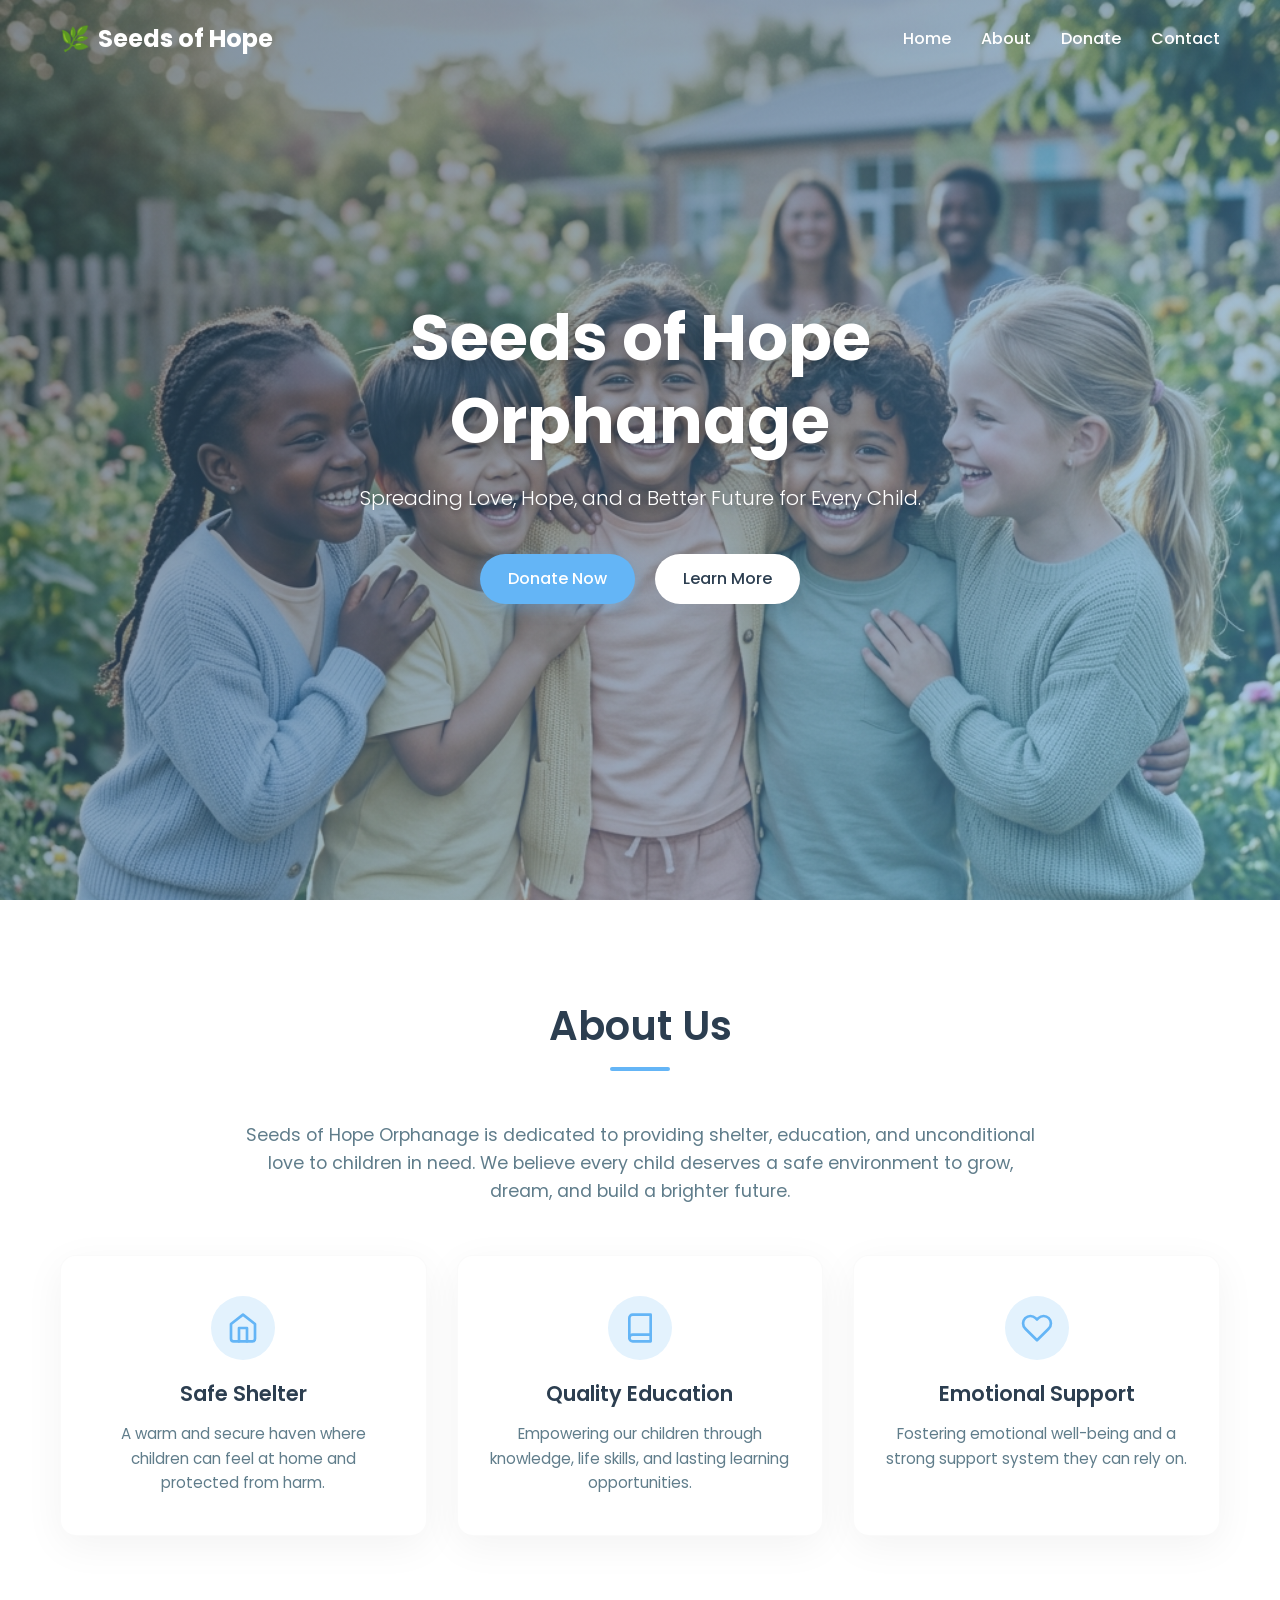
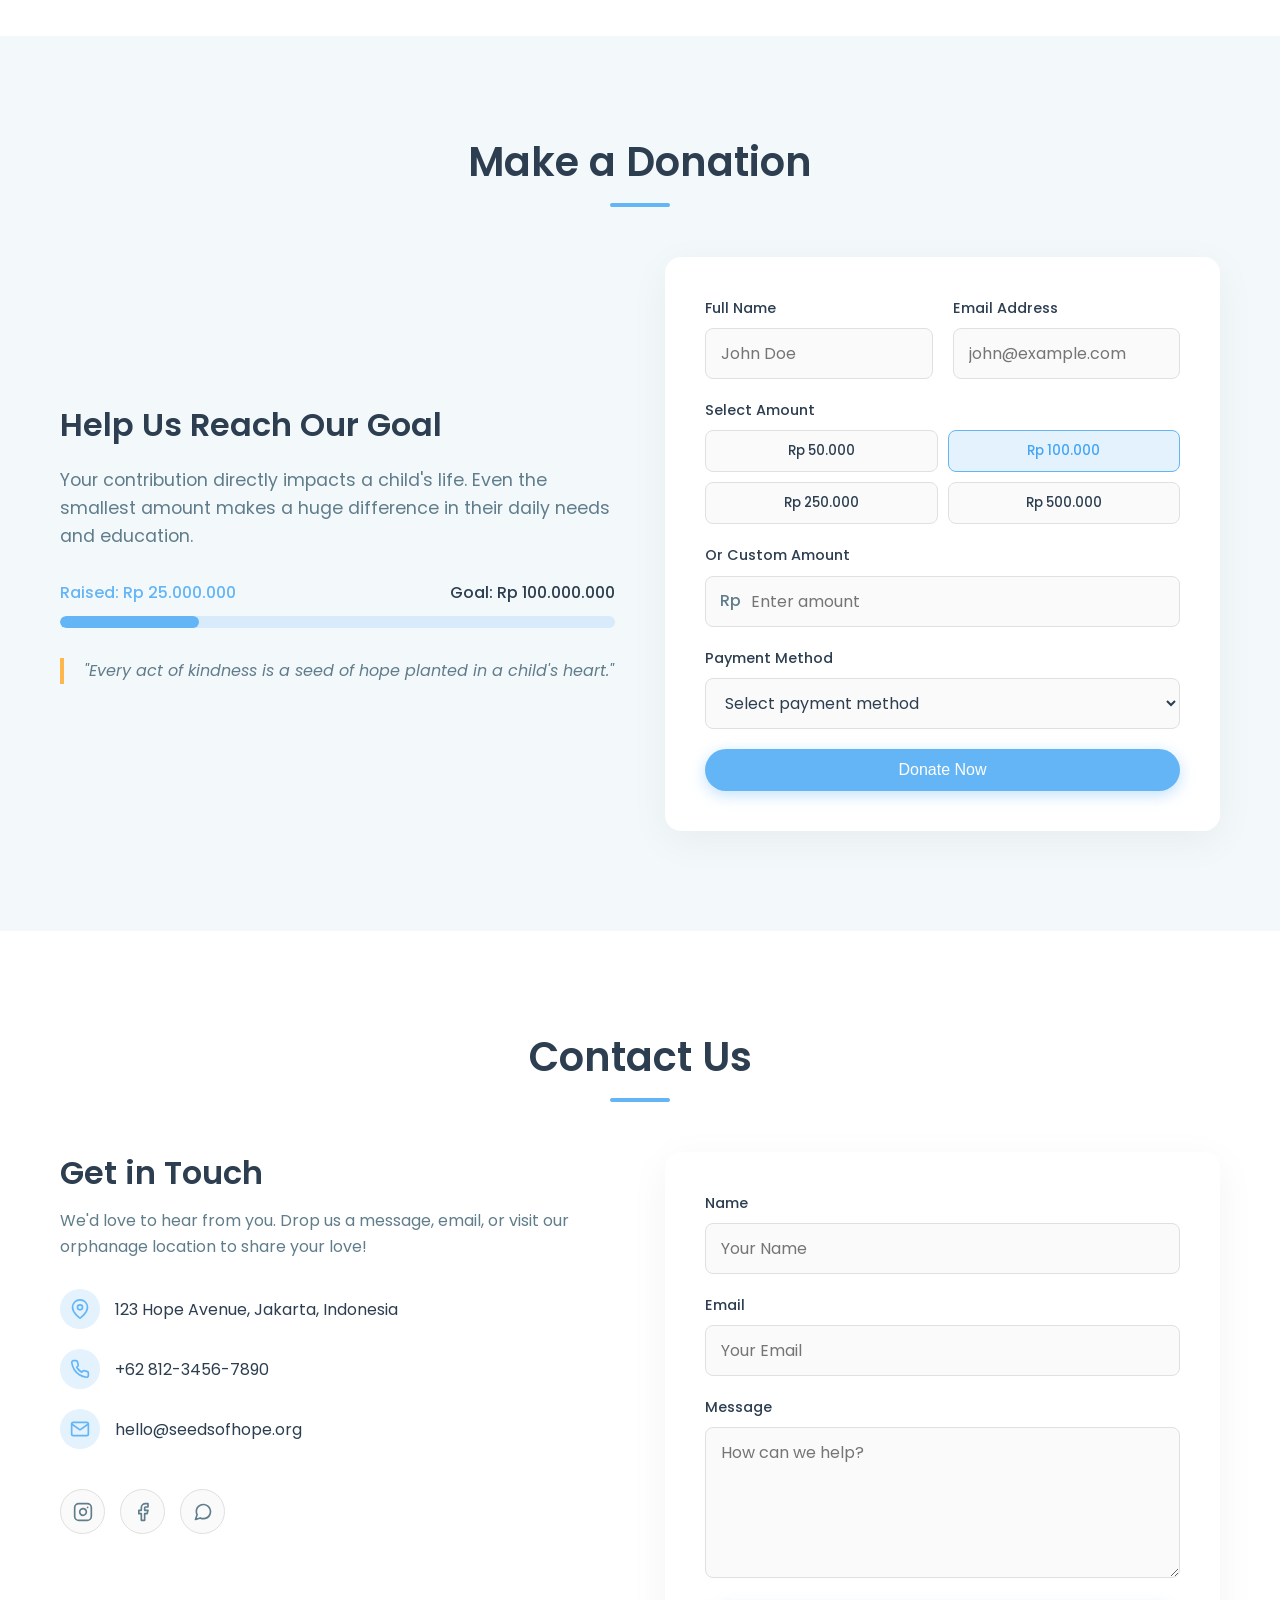
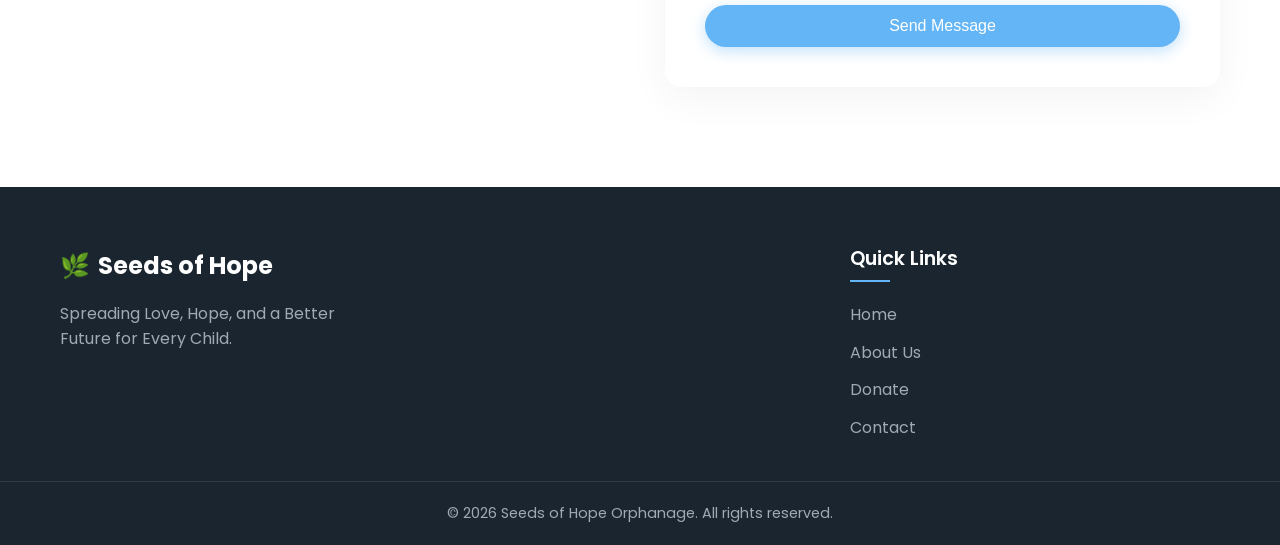
==== assets/index.html @ d42cdb01 "design: simplifier the design" ====
<!DOCTYPE html>
<html lang="en">

<head>
   <meta charset="UTF-8">
   <meta name="viewport" content="width=device-width, initial-scale=1.0">
   <title>Seeds of Hope Orphanage</title>
   <!-- Google Fonts: Poppins -->
   <link rel="preconnect" href="https://fonts.googleapis.com">
   <link rel="preconnect" href="https://fonts.gstatic.com" crossorigin>
   <link href="https://fonts.googleapis.com/css2?family=Poppins:wght@300;400;500;600;700&display=swap" rel="stylesheet">
   <link rel="stylesheet" href="styles.css">
</head>

<body>
   <!-- Navbar -->
   <nav class="navbar" id="navbar">
      <div class="nav-container">
         <a href="#" class="logo">
            <span class="logo-icon">🌿</span>
            Seeds of Hope
         </a>
         <ul class="nav-links">
            <li><a href="#home">Home</a></li>
            <li><a href="#about">About</a></li>
            <li><a href="#donate">Donate</a></li>
            <li><a href="#contact">Contact</a></li>
         </ul>
         <div class="hamburger">
            <span></span>
            <span></span>
            <span></span>
         </div>
      </div>
   </nav>

   <!-- Hero Section -->
   <section class="hero" id="home">
      <div class="hero-overlay"></div>
      <div class="hero-content fade-in">
         <h1>Seeds of Hope Orphanage</h1>
         <p>Spreading Love, Hope, and a Better Future for Every Child.</p>
         <div class="hero-buttons">
            <a href="#donate" class="btn btn-primary">Donate Now</a>
            <a href="#about" class="btn btn-secondary">Learn More</a>
         </div>
      </div>
   </section>

   <!-- About Section -->
   <section class="about section-padding" id="about">
      <div class="container fade-in">
         <div class="section-title">
            <h2>About Us</h2>
            <div class="underline"></div>
         </div>
         <p class="mission-text">
            Seeds of Hope Orphanage is dedicated to providing shelter, education, and unconditional love to children
            in need. We believe every child deserves a safe environment to grow, dream, and build a brighter future.
         </p>
         <div class="highlight-cards">
            <div class="card">
               <div class="icon-wrapper">
                  <svg width="32" height="32" viewBox="0 0 24 24" fill="none" stroke="currentColor" stroke-width="2"
                     stroke-linecap="round" stroke-linejoin="round">
                     <path d="M3 9l9-7 9 7v11a2 2 0 0 1-2 2H5a2 2 0 0 1-2-2z"></path>
                     <polyline points="9 22 9 12 15 12 15 22"></polyline>
                  </svg>
               </div>
               <h3>Safe Shelter</h3>
               <p>A warm and secure haven where children can feel at home and protected from harm.</p>
            </div>
            <div class="card">
               <div class="icon-wrapper">
                  <svg width="32" height="32" viewBox="0 0 24 24" fill="none" stroke="currentColor" stroke-width="2"
                     stroke-linecap="round" stroke-linejoin="round">
                     <path d="M4 19.5A2.5 2.5 0 0 1 6.5 17H20"></path>
                     <path d="M6.5 2H20v20H6.5A2.5 2.5 0 0 1 4 19.5v-15A2.5 2.5 0 0 1 6.5 2z"></path>
                  </svg>
               </div>
               <h3>Quality Education</h3>
               <p>Empowering our children through knowledge, life skills, and lasting learning opportunities.</p>
            </div>
            <div class="card">
               <div class="icon-wrapper">
                  <svg width="32" height="32" viewBox="0 0 24 24" fill="none" stroke="currentColor" stroke-width="2"
                     stroke-linecap="round" stroke-linejoin="round">
                     <path
                        d="M20.84 4.61a5.5 5.5 0 0 0-7.78 0L12 5.67l-1.06-1.06a5.5 5.5 0 0 0-7.78 7.78l1.06 1.06L12 21.23l7.78-7.78 1.06-1.06a5.5 5.5 0 0 0 0-7.78z">
                     </path>
                  </svg>
               </div>
               <h3>Emotional Support</h3>
               <p>Fostering emotional well-being and a strong support system they can rely on.</p>
            </div>
         </div>
      </div>
   </section>

   <!-- Donation Section -->
   <section class="donate section-padding" id="donate">
      <div class="container fade-in">
         <div class="section-title">
            <h2>Make a Donation</h2>
            <div class="underline"></div>
         </div>

         <div class="donation-container">
            <div class="donation-info">
               <h3>Help Us Reach Our Goal</h3>
               <p>Your contribution directly impacts a child's life. Even the smallest amount makes a huge
                  difference in their daily needs and education.</p>

               <div class="progress-wrapper">
                  <div class="progress-stats">
                     <span class="raised">Raised: Rp 25.000.000</span>
                     <span class="goal">Goal: Rp 100.000.000</span>
                  </div>
                  <div class="progress-bar-bg">
                     <div class="progress-bar-fill" style="width: 25%"></div>
                  </div>
               </div>
               <div class="motivational-message">
                  "Every act of kindness is a seed of hope planted in a child's heart."
               </div>
            </div>

            <div class="donation-form-card">
               <form id="donation-form">
                  <div class="form-row">
                     <div class="form-group half">
                        <label for="name">Full Name</label>
                        <input type="text" id="name" required placeholder="John Doe">
                     </div>
                     <div class="form-group half">
                        <label for="email">Email Address</label>
                        <input type="email" id="email" required placeholder="john@example.com">
                     </div>
                  </div>

                  <div class="form-group">
                     <label>Select Amount</label>
                     <div class="amount-buttons">
                        <button type="button" class="amount-btn" data-amount="50000">Rp 50.000</button>
                        <button type="button" class="amount-btn active" data-amount="100000">Rp 100.000</button>
                        <button type="button" class="amount-btn" data-amount="250000">Rp 250.000</button>
                        <button type="button" class="amount-btn" data-amount="500000">Rp 500.000</button>
                     </div>
                  </div>

                  <div class="form-group">
                     <label for="custom-amount">Or Custom Amount</label>
                     <div class="input-with-icon">
                        <span>Rp</span>
                        <input type="number" id="custom-amount" placeholder="Enter amount">
                     </div>
                  </div>

                  <div class="form-group">
                     <label for="payment-method">Payment Method</label>
                     <select id="payment-method" required>
                        <option value="" disabled selected>Select payment method</option>
                        <option value="bank">Bank Transfer (BCA, Mandiri, BNI)</option>
                        <option value="ewallet">E-Wallet (OVO, GoPay, Dana)</option>
                     </select>
                  </div>

                  <button type="submit" class="btn btn-primary submit-btn btn-block">Donate Now</button>
               </form>
            </div>
         </div>
      </div>
   </section>

   <!-- Contact Section -->
   <section class="contact section-padding" id="contact">
      <div class="container fade-in">
         <div class="section-title">
            <h2>Contact Us</h2>
            <div class="underline"></div>
         </div>

         <div class="contact-wrapper">
            <div class="contact-info">
               <h3>Get in Touch</h3>
               <p>We'd love to hear from you. Drop us a message, email, or visit our orphanage location to share
                  your love!</p>

               <ul class="contact-details">
                  <li>
                     <div class="contact-icon">
                        <svg width="20" height="20" viewBox="0 0 24 24" fill="none" stroke="currentColor"
                           stroke-width="2" stroke-linecap="round" stroke-linejoin="round">
                           <path d="M21 10c0 7-9 13-9 13s-9-6-9-13a9 9 0 0 1 18 0z"></path>
                           <circle cx="12" cy="10" r="3"></circle>
                        </svg>
                     </div>
                     <span>123 Hope Avenue, Jakarta, Indonesia</span>
                  </li>
                  <li>
                     <div class="contact-icon">
                        <svg width="20" height="20" viewBox="0 0 24 24" fill="none" stroke="currentColor"
                           stroke-width="2" stroke-linecap="round" stroke-linejoin="round">
                           <path
                              d="M22 16.92v3a2 2 0 0 1-2.18 2 19.79 19.79 0 0 1-8.63-3.07 19.5 19.5 0 0 1-6-6 19.79 19.79 0 0 1-3.07-8.67A2 2 0 0 1 4.11 2h3a2 2 0 0 1 2 1.72 12.84 12.84 0 0 0 .7 2.81 2 2 0 0 1-.45 2.11L8.09 9.91a16 16 0 0 0 6 6l1.27-1.27a2 2 0 0 1 2.11-.45 12.84 12.84 0 0 0 2.81.7A2 2 0 0 1 22 16.92z">
                           </path>
                        </svg>
                     </div>
                     <span>+62 812-3456-7890</span>
                  </li>
                  <li>
                     <div class="contact-icon">
                        <svg width="20" height="20" viewBox="0 0 24 24" fill="none" stroke="currentColor"
                           stroke-width="2" stroke-linecap="round" stroke-linejoin="round">
                           <path d="M4 4h16c1.1 0 2 .9 2 2v12c0 1.1-.9 2-2 2H4c-1.1 0-2-.9-2-2V6c0-1.1.9-2 2-2z">
                           </path>
                           <polyline points="22,6 12,13 2,6"></polyline>
                        </svg>
                     </div>
                     <span>hello@seedsofhope.org</span>
                  </li>
               </ul>

               <div class="social-icons">
                  <a href="https://www.instagram.com/seedsofhopebenihharapan/" target="_blank" rel="noopener noreferrer"
                     aria-label="Instagram">
                     <svg width="20" height="20" viewBox="0 0 24 24" fill="none" stroke="currentColor" stroke-width="2"
                        stroke-linecap="round" stroke-linejoin="round">
                        <rect x="2" y="2" width="20" height="20" rx="5" ry="5"></rect>
                        <path d="M16 11.37A4 4 0 1 1 12.63 8 4 4 0 0 1 16 11.37z"></path>
                        <line x1="17.5" y1="6.5" x2="17.51" y2="6.5"></line>
                     </svg>
                  </a>
                  <a href="https://www.facebook.com/seedsofhope_demo" target="_blank" rel="noopener noreferrer"
                     aria-label="Facebook">
                     <svg width="20" height="20" viewBox="0 0 24 24" fill="none" stroke="currentColor" stroke-width="2"
                        stroke-linecap="round" stroke-linejoin="round">
                        <path d="M18 2h-3a5 5 0 0 0-5 5v3H7v4h3v8h4v-8h3l1-4h-4V7a1 1 0 0 1 1-1h3z"></path>
                     </svg>
                  </a>
                  <a href="https://wa.me/6281234567890" target="_blank" rel="noopener noreferrer" aria-label="WhatsApp">
                     <svg width="20" height="20" viewBox="0 0 24 24" fill="none" stroke="currentColor" stroke-width="2"
                        stroke-linecap="round" stroke-linejoin="round">
                        <path
                           d="M21 11.5a8.38 8.38 0 0 1-.9 3.8 8.5 8.5 0 0 1-7.6 4.7 8.38 8.38 0 0 1-3.8-.9L3 21l1.9-5.7a8.38 8.38 0 0 1-.9-3.8 8.5 8.5 0 0 1 4.7-7.6 8.38 8.38 0 0 1 3.8-.9h.5a8.48 8.48 0 0 1 8 8v.5z">
                        </path>
                     </svg>
                  </a>
               </div>
            </div>

            <div class="contact-form-card">
               <form id="contact-form">
                  <div class="form-group">
                     <label for="contact-name">Name</label>
                     <input type="text" id="contact-name" required placeholder="Your Name">
                  </div>
                  <div class="form-group">
                     <label for="contact-email">Email</label>
                     <input type="email" id="contact-email" required placeholder="Your Email">
                  </div>
                  <div class="form-group">
                     <label for="contact-message">Message</label>
                     <textarea id="contact-message" rows="5" required placeholder="How can we help?"></textarea>
                  </div>
                  <button type="submit" class="btn btn-primary submit-btn btn-block">Send Message</button>
               </form>
            </div>
         </div>
      </div>
   </section>

   <!-- Footer -->
   <footer class="footer">
      <div class="container footer-content">
         <div class="footer-brand">
            <a href="#" class="logo footer-logo">
               <span class="logo-icon">🌿</span>
               Seeds of Hope
            </a>
            <p>Spreading Love, Hope, and a Better Future for Every Child.</p>
         </div>
         <div class="footer-links">
            <h4>Quick Links</h4>
            <ul>
               <li><a href="#home">Home</a></li>
               <li><a href="#about">About Us</a></li>
               <li><a href="#donate">Donate</a></li>
               <li><a href="#contact">Contact</a></li>
            </ul>
         </div>
      </div>
      <div class="footer-bottom">
         <p>&copy; 2026 Seeds of Hope Orphanage. All rights reserved.</p>
      </div>
   </footer>

   <script src="script.js"></script>
</body>

</html>
---- assets/styles.css ----
/* =========================================
   VARIABLES & RESETS 
   ========================================= */
:root {
   --primary-color: #64B5F6;
   /* Soft Blue */
   --primary-dark: #42A5F5;
   --primary-light: #E3F2FD;
   --secondary-color: #FFB74D;
   /* Warm orange/pastel */
   --secondary-dark: #FFA726;
   --text-main: #2C3E50;
   --text-muted: #607D8B;
   --bg-main: #FAFAFA;
   --bg-alt: #F3F8FB;
   --white: #FFFFFF;

   --font-main: 'Poppins', sans-serif;
   --border-radius: 16px;
   --card-shadow: 0 10px 40px rgba(0, 0, 0, 0.05);
   --hover-shadow: 0 15px 50px rgba(100, 181, 246, 0.15);
   --transition: all 0.3s cubic-bezier(0.25, 0.8, 0.25, 1);
}

* {
   margin: 0;
   padding: 0;
   box-sizing: border-box;
   scroll-behavior: smooth;
}

body {
   font-family: var(--font-main);
   color: var(--text-main);
   background-color: var(--bg-main);
   line-height: 1.6;
   overflow-x: hidden;
}

a {
   text-decoration: none;
   color: inherit;
}

ul {
   list-style: none;
}

img {
   max-width: 100%;
   height: auto;
}

.container {
   max-width: 1200px;
   margin: 0 auto;
   padding: 0 20px;
}

.section-padding {
   padding: 100px 0;
}

/* =========================================
   TYPOGRAPHY & UTILITIES 
   ========================================= */
h1,
h2,
h3,
h4,
h5,
h6 {
   font-weight: 600;
   line-height: 1.3;
}

.section-title {
   text-align: center;
   margin-bottom: 50px;
}

.section-title h2 {
   font-size: 2.5rem;
   color: var(--text-main);
   margin-bottom: 15px;
}

.underline {
   width: 60px;
   height: 4px;
   background-color: var(--primary-color);
   margin: 0 auto;
   border-radius: 2px;
}

/* Base Buttons */
.btn {
   display: inline-block;
   padding: 12px 28px;
   border-radius: 50px;
   font-weight: 500;
   font-size: 1rem;
   cursor: pointer;
   transition: var(--transition);
   border: none;
   text-align: center;
}

.btn-primary {
   background-color: var(--primary-color);
   color: var(--white);
   box-shadow: 0 4px 15px rgba(100, 181, 246, 0.4);
}

.btn-primary:hover {
   background-color: var(--primary-dark);
   transform: translateY(-2px);
   box-shadow: 0 6px 20px rgba(100, 181, 246, 0.6);
}

.btn-secondary {
   background-color: var(--white);
   color: var(--text-main);
   box-shadow: 0 4px 15px rgba(0, 0, 0, 0.05);
}

.btn-secondary:hover {
   background-color: var(--bg-main);
   transform: translateY(-2px);
}

.btn-block {
   display: block;
   width: 100%;
}

/* Animations Variables */
.fade-in {
   opacity: 0;
   transform: translateY(30px);
   transition: opacity 0.8s ease-out, transform 0.8s ease-out;
}

.fade-in.visible {
   opacity: 1;
   transform: translateY(0);
}

/* =========================================
   NAVIGATION BAR 
   ========================================= */
.navbar {
   position: fixed;
   top: 0;
   left: 0;
   width: 100%;
   padding: 20px 0;
   z-index: 1000;
   transition: var(--transition);
   background-color: transparent;
}

.navbar.scrolled {
   background-color: rgba(255, 255, 255, 0.95);
   backdrop-filter: blur(10px);
   padding: 15px 0;
   box-shadow: 0 5px 20px rgba(0, 0, 0, 0.05);
}

.nav-container {
   max-width: 1200px;
   margin: 0 auto;
   padding: 0 20px;
   display: flex;
   justify-content: space-between;
   align-items: center;
}

.logo {
   font-size: 1.5rem;
   font-weight: 700;
   color: var(--white);
   display: flex;
   align-items: center;
   gap: 8px;
   transition: color 0.3s;
}

.navbar.scrolled .logo {
   color: var(--text-main);
}

.nav-links {
   display: flex;
   gap: 30px;
}

.nav-links a {
   color: var(--white);
   font-weight: 500;
   position: relative;
   padding-bottom: 5px;
   transition: color 0.3s;
}

.navbar.scrolled .nav-links a {
   color: var(--text-main);
}

.nav-links a::after {
   content: '';
   position: absolute;
   bottom: 0;
   left: 0;
   width: 0;
   height: 2px;
   background-color: var(--secondary-color);
   transition: width 0.3s ease;
}

.nav-links a:hover::after {
   width: 100%;
}

.hamburger {
   display: none;
   cursor: pointer;
   flex-direction: column;
   gap: 5px;
}

.hamburger span {
   width: 25px;
   height: 3px;
   background-color: var(--white);
   border-radius: 3px;
   transition: var(--transition);
}

.navbar.scrolled .hamburger span {
   background-color: var(--text-main);
}

/* =========================================
   HERO SECTION 
   ========================================= */
.hero {
   height: 100vh;
   min-height: 600px;
   position: relative;
   display: flex;
   align-items: center;
   justify-content: center;
   color: var(--white);
   text-align: center;
   background: url('hero.png') center/cover no-repeat;
}

.hero-overlay {
   position: absolute;
   inset: 0;
   background: linear-gradient(135deg, rgba(44, 62, 80, 0.6), rgba(100, 181, 246, 0.5));
   z-index: 1;
}

.hero-content {
   position: relative;
   z-index: 2;
   max-width: 800px;
   padding: 0 20px;
}

.hero h1 {
   font-size: 4rem;
   font-weight: 700;
   margin-bottom: 20px;
   text-shadow: 0 4px 15px rgba(0, 0, 0, 0.3);
}

.hero p {
   font-size: 1.25rem;
   font-weight: 300;
   margin-bottom: 40px;
   text-shadow: 0 2px 10px rgba(0, 0, 0, 0.3);
}

.hero-buttons {
   display: flex;
   gap: 20px;
   justify-content: center;
}

/* =========================================
   ABOUT SECTION 
   ========================================= */
.about {
   background-color: var(--white);
}

.mission-text {
   text-align: center;
   max-width: 800px;
   margin: 0 auto 50px;
   font-size: 1.1rem;
   color: var(--text-muted);
}

.highlight-cards {
   display: grid;
   grid-template-columns: repeat(auto-fit, minmax(300px, 1fr));
   gap: 30px;
}

.card {
   background-color: var(--white);
   padding: 40px 30px;
   border-radius: var(--border-radius);
   text-align: center;
   box-shadow: var(--card-shadow);
   transition: var(--transition);
   border: 1px solid rgba(0, 0, 0, 0.02);
}

.card:hover {
   transform: translateY(-10px);
   box-shadow: var(--hover-shadow);
}

.icon-wrapper {
   width: 64px;
   height: 64px;
   background-color: var(--primary-light);
   color: var(--primary-color);
   border-radius: 50%;
   display: flex;
   align-items: center;
   justify-content: center;
   margin: 0 auto 20px;
   transition: var(--transition);
}

.card:hover .icon-wrapper {
   background-color: var(--primary-color);
   color: var(--white);
}

.card h3 {
   margin-bottom: 15px;
   font-size: 1.3rem;
}

.card p {
   color: var(--text-muted);
   font-size: 0.95rem;
}

/* =========================================
   DONATION SECTION 
   ========================================= */
.donate {
   background-color: var(--bg-alt);
}

.donation-container {
   display: grid;
   grid-template-columns: 1fr 1fr;
   gap: 50px;
   align-items: center;
}

.donation-info h3 {
   font-size: 2rem;
   margin-bottom: 20px;
}

.donation-info p {
   color: var(--text-muted);
   margin-bottom: 30px;
   font-size: 1.1rem;
}

.progress-wrapper {
   margin-bottom: 30px;
}

.progress-stats {
   display: flex;
   justify-content: space-between;
   margin-bottom: 10px;
   font-weight: 500;
}

.progress-stats .raised {
   color: var(--primary-color);
}

.progress-bar-bg {
   height: 12px;
   background-color: rgba(100, 181, 246, 0.2);
   border-radius: 20px;
   overflow: hidden;
}

.progress-bar-fill {
   height: 100%;
   background-color: var(--primary-color);
   border-radius: 20px;
   position: relative;
}

.motivational-message {
   font-style: italic;
   color: var(--text-muted);
   border-left: 4px solid var(--secondary-color);
   padding-left: 20px;
   margin-top: 20px;
}

.donation-form-card {
   background: var(--white);
   padding: 40px;
   border-radius: var(--border-radius);
   box-shadow: var(--card-shadow);
}

.form-row {
   display: flex;
   gap: 20px;
}

.form-group {
   margin-bottom: 20px;
   width: 100%;
}

.form-group.half {
   width: 50%;
}

label {
   display: block;
   margin-bottom: 8px;
   font-weight: 500;
   color: var(--text-main);
   font-size: 0.9rem;
}

input,
select,
textarea {
   width: 100%;
   padding: 12px 15px;
   border: 1px solid #E0E0E0;
   border-radius: 8px;
   font-family: inherit;
   font-size: 1rem;
   color: var(--text-main);
   transition: var(--transition);
   background-color: var(--bg-main);
}

input:focus,
select:focus,
textarea:focus {
   outline: none;
   border-color: var(--primary-color);
   background-color: var(--white);
   box-shadow: 0 0 0 3px rgba(100, 181, 246, 0.2);
}

.amount-buttons {
   display: grid;
   grid-template-columns: 1fr 1fr;
   gap: 10px;
}

.amount-btn {
   padding: 10px;
   border: 1px solid #E0E0E0;
   background: var(--bg-main);
   border-radius: 8px;
   cursor: pointer;
   font-family: inherit;
   font-weight: 500;
   color: var(--text-main);
   transition: var(--transition);
}

.amount-btn:hover {
   border-color: var(--primary-color);
}

.amount-btn.active {
   background-color: var(--primary-light);
   border-color: var(--primary-color);
   color: var(--primary-dark);
}

.input-with-icon {
   position: relative;
   display: flex;
   align-items: center;
}

.input-with-icon span {
   position: absolute;
   left: 15px;
   color: var(--text-muted);
   font-weight: 500;
}

.input-with-icon input {
   padding-left: 45px;
}

/* =========================================
   CONTACT SECTION 
   ========================================= */
.contact {
   background-color: var(--white);
}

.contact-wrapper {
   display: grid;
   grid-template-columns: 1fr 1fr;
   gap: 50px;
}

.contact-info h3 {
   font-size: 2rem;
   margin-bottom: 15px;
}

.contact-info p {
   color: var(--text-muted);
   margin-bottom: 30px;
}

.contact-details {
   display: flex;
   flex-direction: column;
   gap: 20px;
   margin-bottom: 40px;
}

.contact-details li {
   display: flex;
   align-items: center;
   gap: 15px;
   color: var(--text-main);
}

.contact-icon {
   width: 40px;
   height: 40px;
   background-color: var(--primary-light);
   color: var(--primary-color);
   border-radius: 50%;
   display: flex;
   align-items: center;
   justify-content: center;
}

.social-icons {
   display: flex;
   gap: 15px;
}

.social-icons a {
   width: 45px;
   height: 45px;
   background-color: var(--bg-main);
   color: var(--text-muted);
   border-radius: 50%;
   display: flex;
   align-items: center;
   justify-content: center;
   transition: var(--transition);
   border: 1px solid #E0E0E0;
}

.social-icons a:hover {
   background-color: var(--primary-color);
   color: var(--white);
   border-color: var(--primary-color);
   transform: translateY(-3px);
}

.contact-form-card {
   background: var(--white);
   padding: 40px;
   border-radius: var(--border-radius);
   box-shadow: var(--card-shadow);
}

/* =========================================
   FOOTER 
   ========================================= */
.footer {
   background-color: #1A252F;
   color: var(--white);
   padding-top: 60px;
}

.footer-content {
   display: grid;
   grid-template-columns: 2fr 1fr;
   gap: 50px;
   margin-bottom: 40px;
}

.footer-brand p {
   margin-top: 15px;
   color: #A0AAB5;
   max-width: 300px;
}

.footer-links h4 {
   font-size: 1.2rem;
   margin-bottom: 20px;
   position: relative;
   padding-bottom: 10px;
}

.footer-links h4::after {
   content: '';
   position: absolute;
   bottom: 0;
   left: 0;
   width: 40px;
   height: 2px;
   background-color: var(--primary-color);
}

.footer-links ul {
   display: flex;
   flex-direction: column;
   gap: 12px;
}

.footer-links a {
   color: #A0AAB5;
   transition: color 0.3s;
}

.footer-links a:hover {
   color: var(--primary-color);
}

.footer-bottom {
   text-align: center;
   padding: 20px 0;
   border-top: 1px solid rgba(255, 255, 255, 0.1);
   color: #A0AAB5;
   font-size: 0.9rem;
}

/* =========================================
   RESPONSIVE (MEDIA QUERIES) 
   ========================================= */
@media (max-width: 991px) {

   .donation-container,
   .contact-wrapper {
      grid-template-columns: 1fr;
      gap: 40px;
   }

   .hero h1 {
      font-size: 3rem;
   }
}

@media (max-width: 768px) {
   .hamburger {
      display: flex;
      z-index: 1001;
   }

   .nav-links {
      position: fixed;
      top: 0;
      right: -100%;
      width: 70%;
      height: 100vh;
      background-color: var(--white);
      flex-direction: column;
      align-items: center;
      justify-content: center;
      transition: 0.4s ease-in-out;
      box-shadow: -10px 0 30px rgba(0, 0, 0, 0.1);
   }

   .nav-links.active {
      right: 0;
   }

   .nav-links a {
      color: var(--text-main);
      font-size: 1.2rem;
   }

   .navbar .logo {
      color: var(--text-main);
   }

   .navbar.scrolled .hamburger span,
   .hamburger span {
      background-color: var(--text-main);
   }

   .form-row {
      flex-direction: column;
      gap: 0;
   }

   .form-group.half {
      width: 100%;
   }

   .footer-content {
      grid-template-columns: 1fr;
   }
}

@media (max-width: 480px) {
   .hero h1 {
      font-size: 2.2rem;
   }

   .amount-buttons {
      grid-template-columns: 1fr;
   }

   .section-padding {
      padding: 60px 0;
   }

   .card,
   .donation-form-card,
   .contact-form-card {
      padding: 25px 20px;
   }
}
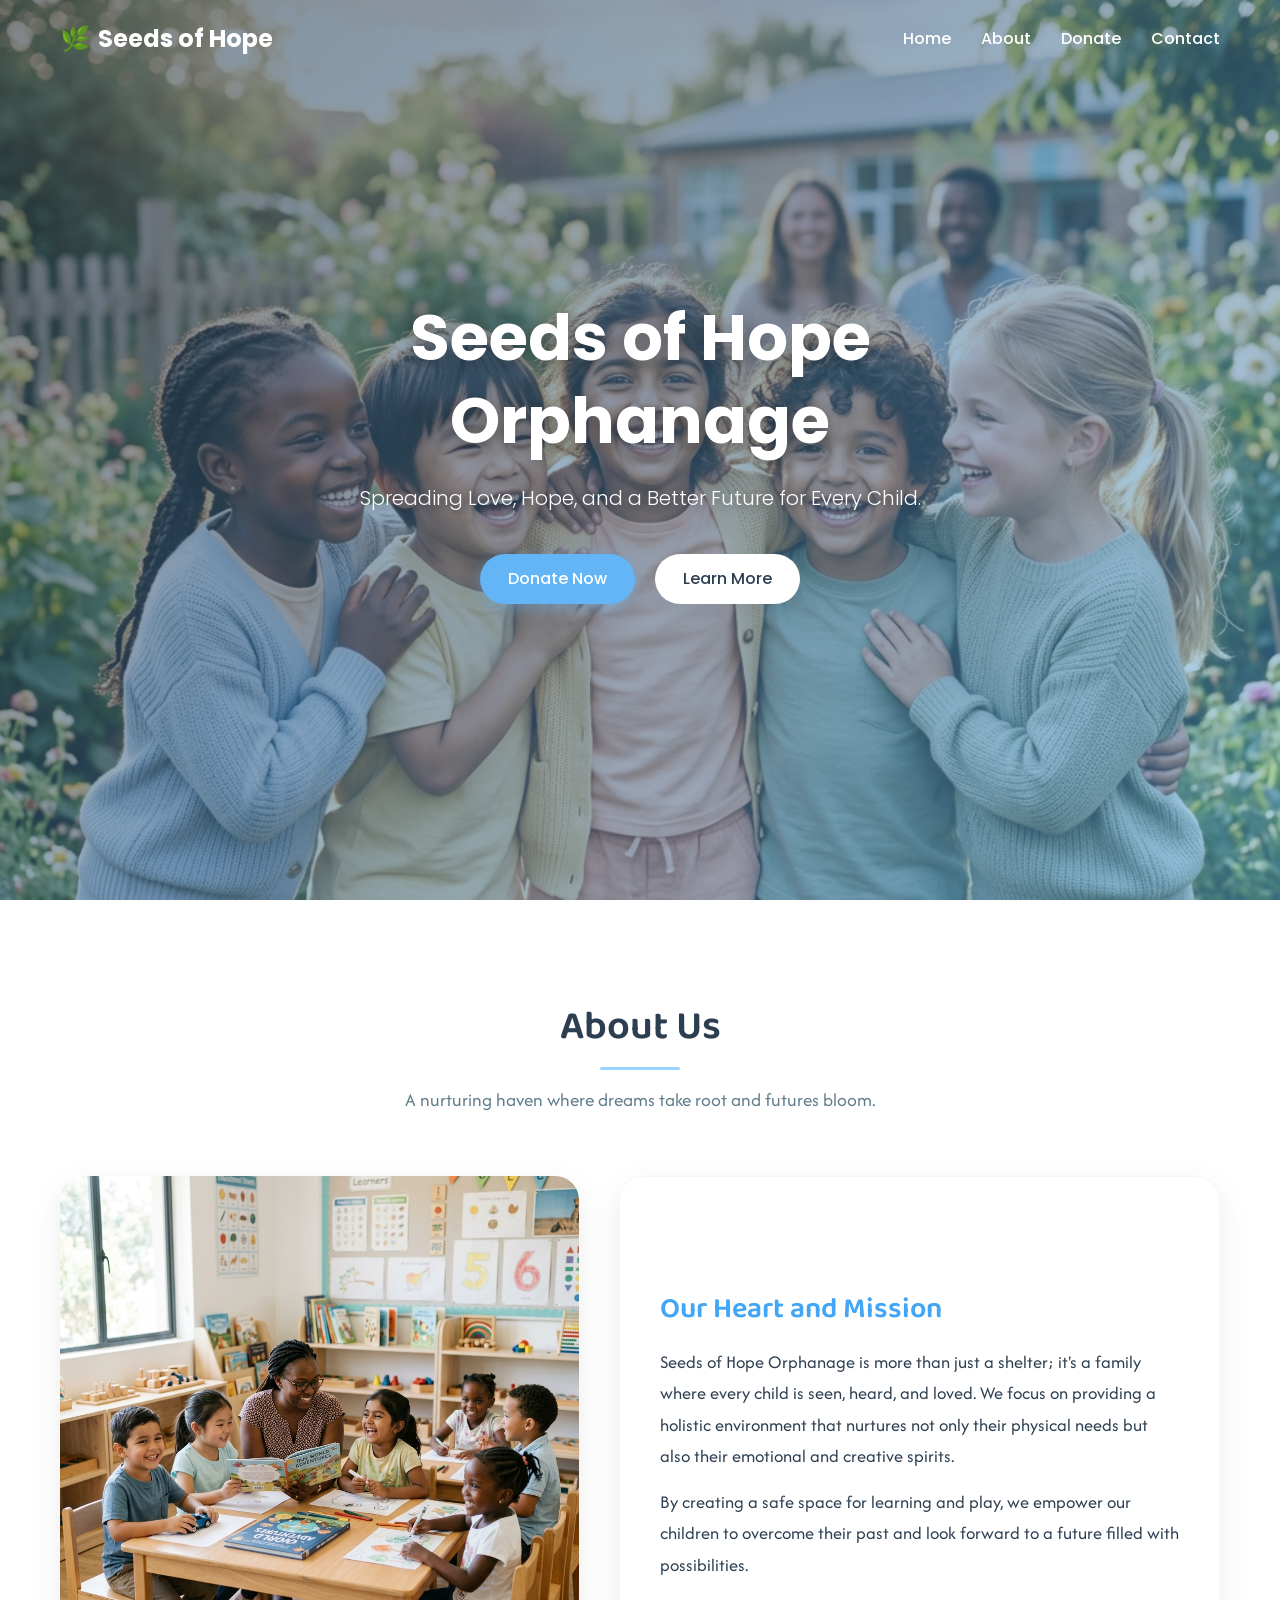
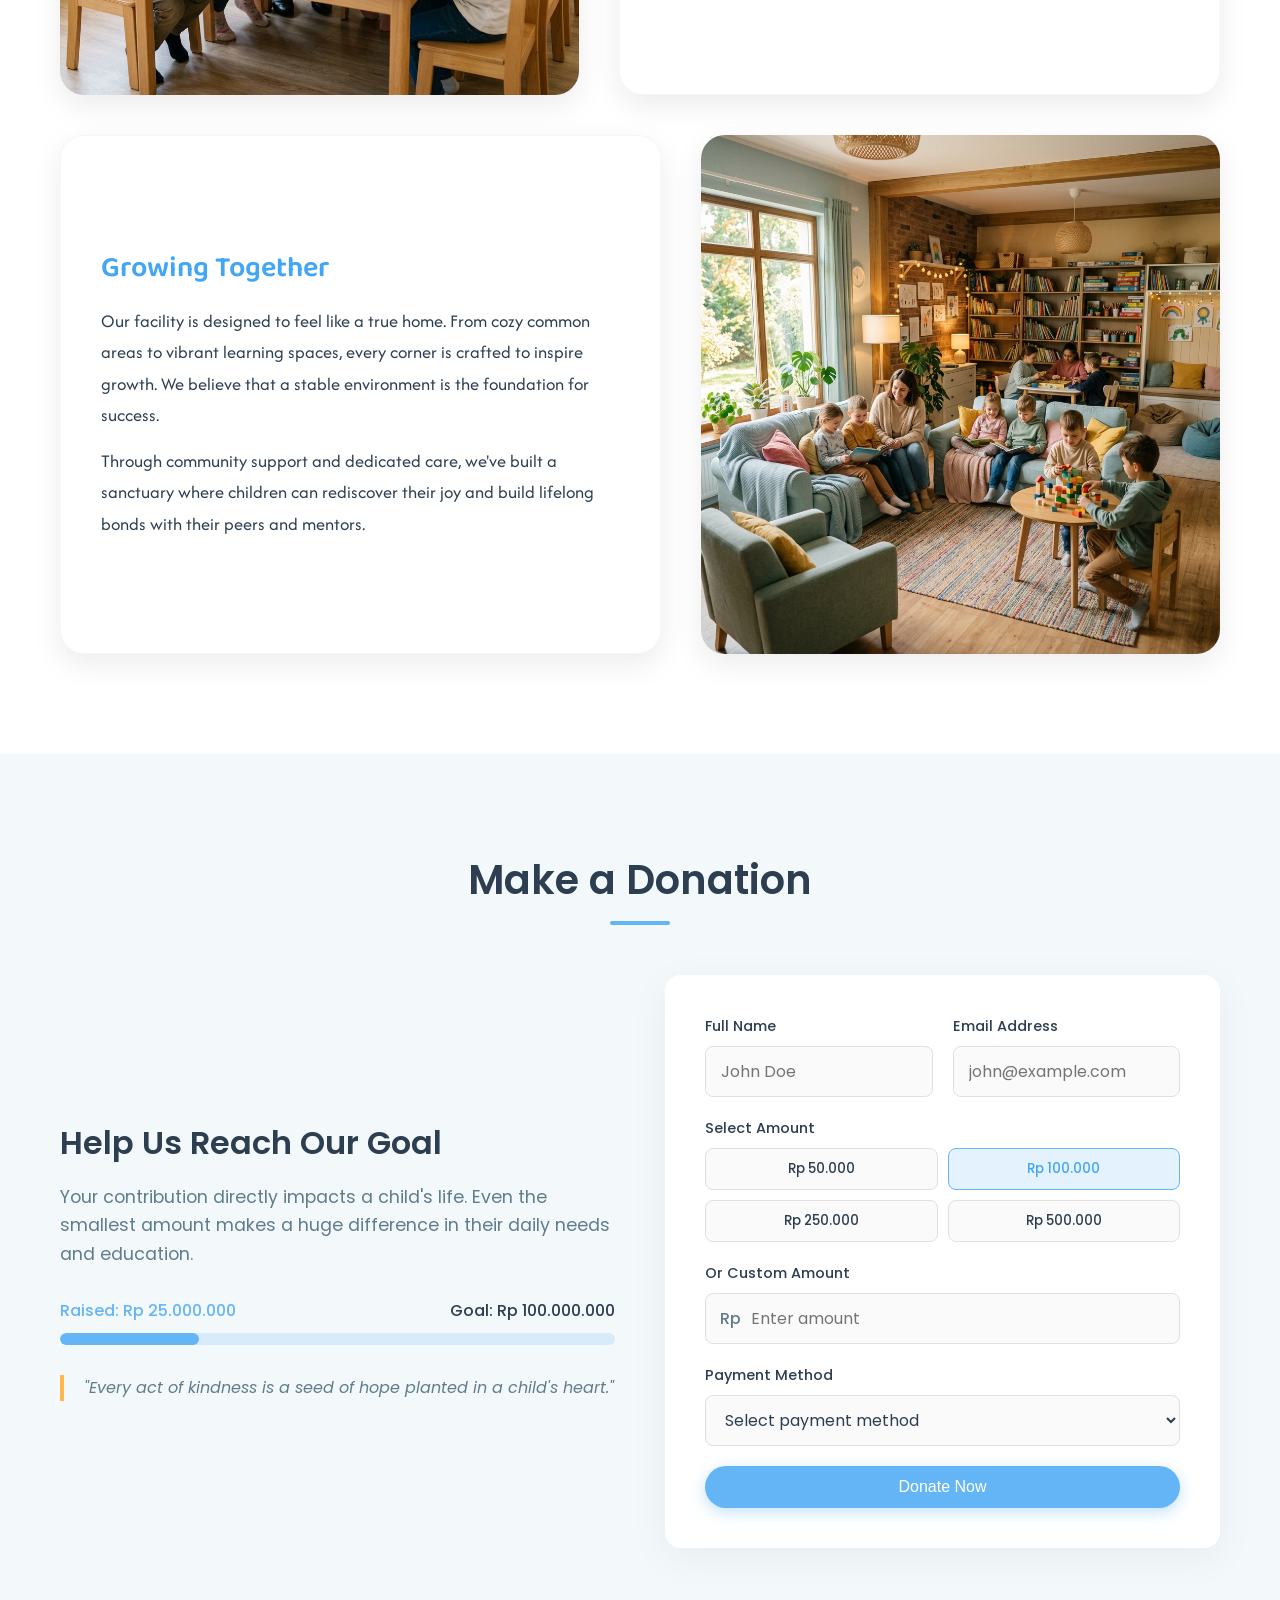
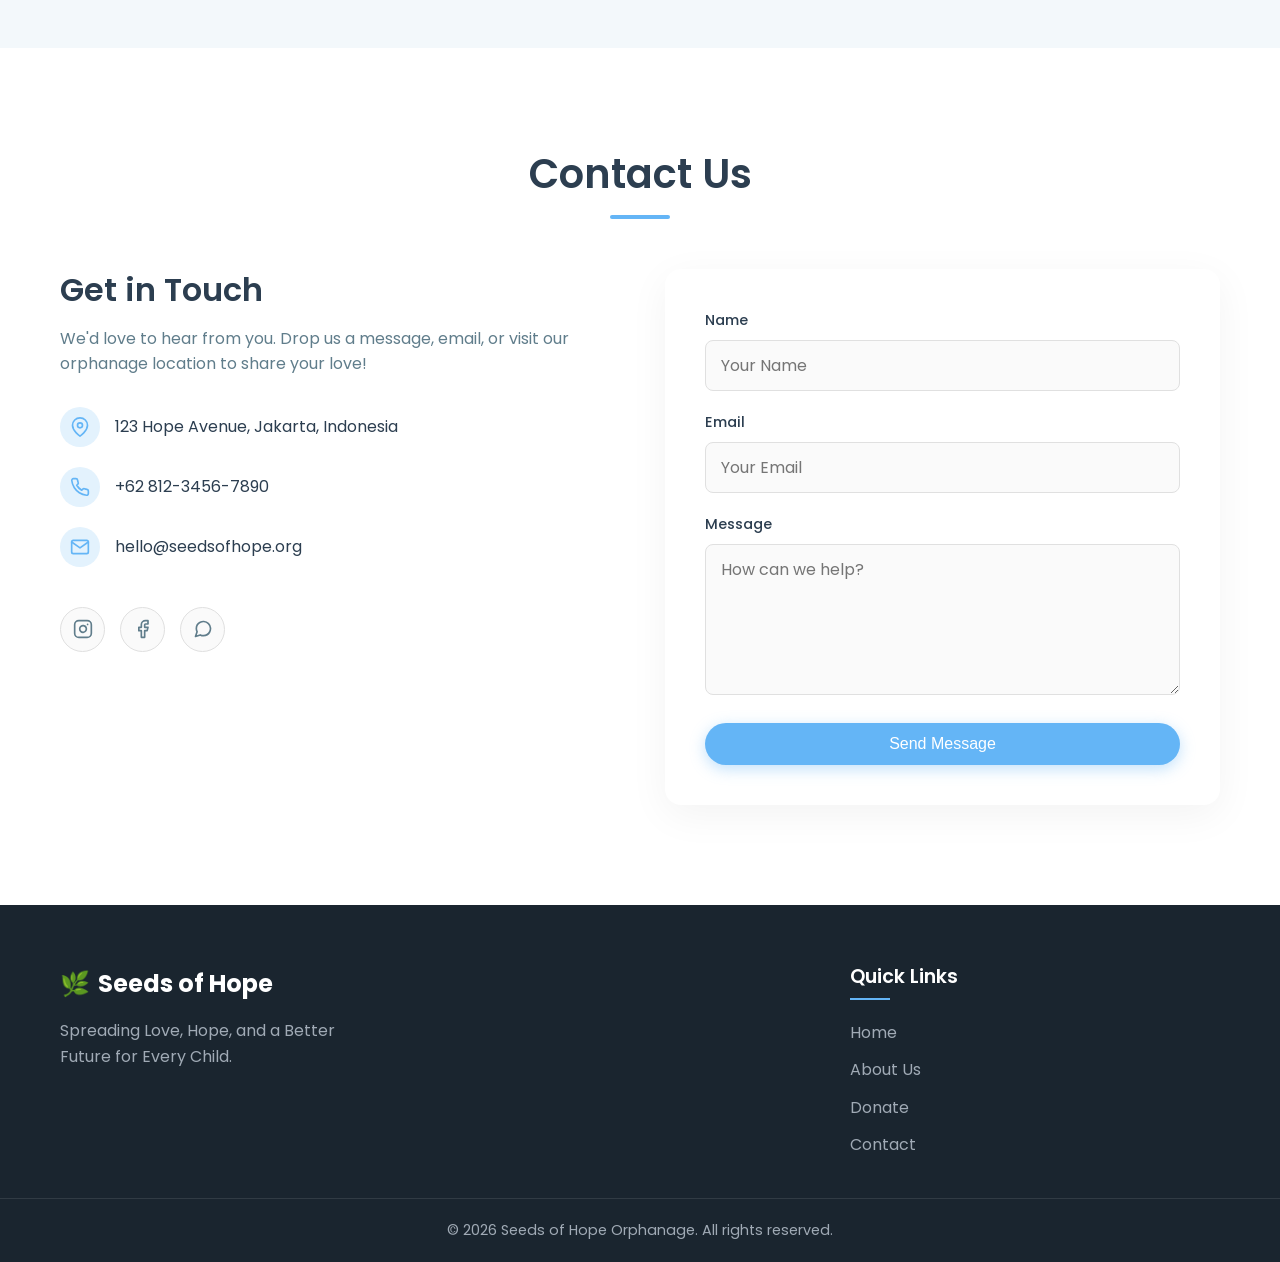
==== commit 0a1249bf: "design: redesign 'about us' section" ====
--- a/assets/index.html
+++ b/assets/index.html
@@ -8,7 +8,9 @@
    <!-- Google Fonts: Poppins -->
    <link rel="preconnect" href="https://fonts.googleapis.com">
    <link rel="preconnect" href="https://fonts.gstatic.com" crossorigin>
-   <link href="https://fonts.googleapis.com/css2?family=Poppins:wght@300;400;500;600;700&display=swap" rel="stylesheet">
+   <link
+      href="https://fonts.googleapis.com/css2?family=Afacad:wght@400;500;600;700&family=Baloo+Thambi+2:wght@400;500;600;700;800&family=Poppins:wght@300;400;500;600;700&display=swap"
+      rel="stylesheet">
    <link rel="stylesheet" href="styles.css">
 </head>
 
@@ -47,51 +49,52 @@
       </div>
    </section>
 
-   <!-- About Section -->
+   <!-- About Us Section -->
    <section class="about section-padding" id="about">
-      <div class="container fade-in">
+      <div class="container">
          <div class="section-title">
-            <h2>About Us</h2>
-            <div class="underline"></div>
-         </div>
-         <p class="mission-text">
-            Seeds of Hope Orphanage is dedicated to providing shelter, education, and unconditional love to children
-            in need. We believe every child deserves a safe environment to grow, dream, and build a brighter future.
-         </p>
-         <div class="highlight-cards">
-            <div class="card">
-               <div class="icon-wrapper">
-                  <svg width="32" height="32" viewBox="0 0 24 24" fill="none" stroke="currentColor" stroke-width="2"
-                     stroke-linecap="round" stroke-linejoin="round">
-                     <path d="M3 9l9-7 9 7v11a2 2 0 0 1-2 2H5a2 2 0 0 1-2-2z"></path>
-                     <polyline points="9 22 9 12 15 12 15 22"></polyline>
-                  </svg>
-               </div>
-               <h3>Safe Shelter</h3>
-               <p>A warm and secure haven where children can feel at home and protected from harm.</p>
-            </div>
-            <div class="card">
-               <div class="icon-wrapper">
-                  <svg width="32" height="32" viewBox="0 0 24 24" fill="none" stroke="currentColor" stroke-width="2"
-                     stroke-linecap="round" stroke-linejoin="round">
-                     <path d="M4 19.5A2.5 2.5 0 0 1 6.5 17H20"></path>
-                     <path d="M6.5 2H20v20H6.5A2.5 2.5 0 0 1 4 19.5v-15A2.5 2.5 0 0 1 6.5 2z"></path>
-                  </svg>
-               </div>
-               <h3>Quality Education</h3>
-               <p>Empowering our children through knowledge, life skills, and lasting learning opportunities.</p>
-            </div>
-            <div class="card">
-               <div class="icon-wrapper">
-                  <svg width="32" height="32" viewBox="0 0 24 24" fill="none" stroke="currentColor" stroke-width="2"
-                     stroke-linecap="round" stroke-linejoin="round">
-                     <path
-                        d="M20.84 4.61a5.5 5.5 0 0 0-7.78 0L12 5.67l-1.06-1.06a5.5 5.5 0 0 0-7.78 7.78l1.06 1.06L12 21.23l7.78-7.78 1.06-1.06a5.5 5.5 0 0 0 0-7.78z">
-                     </path>
-                  </svg>
-               </div>
-               <h3>Emotional Support</h3>
-               <p>Fostering emotional well-being and a strong support system they can rely on.</p>
+            <h2 class="about-heading">About Us</h2>
+            <div class="underline about-underline"></div>
+            <p class="about-subheading">A nurturing haven where dreams take root and futures bloom.</p>
+         </div>
+
+         <div class="about-content">
+            <!-- Row 1: Image Left, Text Right -->
+            <div class="about-row">
+               <div class="about-image-card">
+                  <img src="orphanage_1.png" alt="Children learning and playing">
+               </div>
+               <div class="about-text-card">
+                  <h3>Our Heart and Mission</h3>
+                  <p>
+                     Seeds of Hope Orphanage is more than just a shelter; it's a family where every child is seen,
+                     heard, and loved. We focus on providing a holistic environment that nurtures not only their
+                     physical needs but also their emotional and creative spirits.
+                  </p>
+                  <p>
+                     By creating a safe space for learning and play, we empower our children to overcome their past and
+                     look forward to a future filled with possibilities.
+                  </p>
+               </div>
+            </div>
+
+            <!-- Row 2: Text Left, Image Right -->
+            <div class="about-row reverse">
+               <div class="about-image-card">
+                  <img src="orphanage_2.png" alt="Our cozy facility">
+               </div>
+               <div class="about-text-card">
+                  <h3>Growing Together</h3>
+                  <p>
+                     Our facility is designed to feel like a true home. From cozy common areas to vibrant learning
+                     spaces, every corner is crafted to inspire growth. We believe that a stable environment is the
+                     foundation for success.
+                  </p>
+                  <p>
+                     Through community support and dedicated care, we've built a sanctuary where children can rediscover
+                     their joy and build lifelong bonds with their peers and mentors.
+                  </p>
+               </div>
             </div>
          </div>
       </div>
--- a/assets/styles.css
+++ b/assets/styles.css
@@ -134,17 +134,6 @@
    width: 100%;
 }
 
-/* Animations Variables */
-.fade-in {
-   opacity: 0;
-   transform: translateY(30px);
-   transition: opacity 0.8s ease-out, transform 0.8s ease-out;
-}
-
-.fade-in.visible {
-   opacity: 1;
-   transform: translateY(0);
-}
 
 /* =========================================
    NAVIGATION BAR 
@@ -291,67 +280,121 @@
 }
 
 /* =========================================
-   ABOUT SECTION 
+   ABOUT SECTION
    ========================================= */
 .about {
    background-color: var(--white);
 }
 
-.mission-text {
-   text-align: center;
-   max-width: 800px;
-   margin: 0 auto 50px;
-   font-size: 1.1rem;
+.about-heading {
+   font-family: 'Baloo Thambi 2', cursive;
+   font-size: 3rem;
+   color: var(--text-main);
+   margin-bottom: 10px;
+}
+
+.about-underline {
+   background-color: #98D4FF !important;
+   height: 3px !important;
+   width: 80px !important;
+}
+
+.about-subheading {
+   font-family: 'Afacad', sans-serif;
+   font-size: 1.2rem;
    color: var(--text-muted);
-}
-
-.highlight-cards {
-   display: grid;
-   grid-template-columns: repeat(auto-fit, minmax(300px, 1fr));
-   gap: 30px;
-}
-
-.card {
+   margin-top: 15px;
+   max-width: 600px;
+   margin-left: auto;
+   margin-right: auto;
+}
+
+.about-content {
+   margin-top: 60px;
+   display: flex;
+   flex-direction: column;
+   gap: 40px;
+}
+
+.about-row {
+   display: flex;
+   align-items: stretch;
+   gap: 40px;
+   min-height: 400px;
+}
+
+.about-row.reverse {
+   flex-direction: row-reverse;
+}
+
+.about-image-card, 
+.about-text-card {
+   flex: 1;
+   border-radius: 24px;
+   overflow: hidden;
+   box-shadow: 0 10px 30px rgba(0, 0, 0, 0.08);
+   display: flex;
+   flex-direction: column;
+   justify-content: center;
+}
+
+.about-image-card img {
+   width: 100%;
+   height: 100%;
+   object-fit: cover;
+   display: block;
+}
+
+.about-text-card {
    background-color: var(--white);
-   padding: 40px 30px;
-   border-radius: var(--border-radius);
-   text-align: center;
-   box-shadow: var(--card-shadow);
-   transition: var(--transition);
-   border: 1px solid rgba(0, 0, 0, 0.02);
-}
-
-.card:hover {
-   transform: translateY(-10px);
-   box-shadow: var(--hover-shadow);
-}
-
-.icon-wrapper {
-   width: 64px;
-   height: 64px;
-   background-color: var(--primary-light);
-   color: var(--primary-color);
-   border-radius: 50%;
-   display: flex;
-   align-items: center;
-   justify-content: center;
-   margin: 0 auto 20px;
-   transition: var(--transition);
-}
-
-.card:hover .icon-wrapper {
-   background-color: var(--primary-color);
-   color: var(--white);
-}
-
-.card h3 {
+   padding: 40px;
+   border: 1px solid rgba(0, 0, 0, 0.03);
+}
+
+.about-text-card h3 {
+   font-family: 'Baloo Thambi 2', cursive;
+   font-size: 1.8rem;
+   color: var(--primary-dark);
+   margin-bottom: 20px;
+}
+
+.about-text-card p {
+   font-family: 'Afacad', sans-serif;
+   font-size: 1.15rem;
+   color: var(--text-main);
+   line-height: 1.7;
    margin-bottom: 15px;
-   font-size: 1.3rem;
-}
-
-.card p {
-   color: var(--text-muted);
-   font-size: 0.95rem;
+}
+
+.about-text-card p:last-child {
+   margin-bottom: 0;
+}
+
+/* Responsive for About Section */
+@media (max-width: 991px) {
+   .about-row, 
+   .about-row.reverse {
+      flex-direction: column;
+      min-height: auto;
+   }
+
+   .about-image-card {
+      height: 350px;
+   }
+
+   .about-heading {
+      font-size: 2.5rem;
+   }
+}
+
+@media (max-width: 480px) {
+   .about-image-card {
+      height: 250px;
+   }
+   
+   .about-text-card {
+      padding: 30px 20px;
+   }
 }
 
 /* =========================================
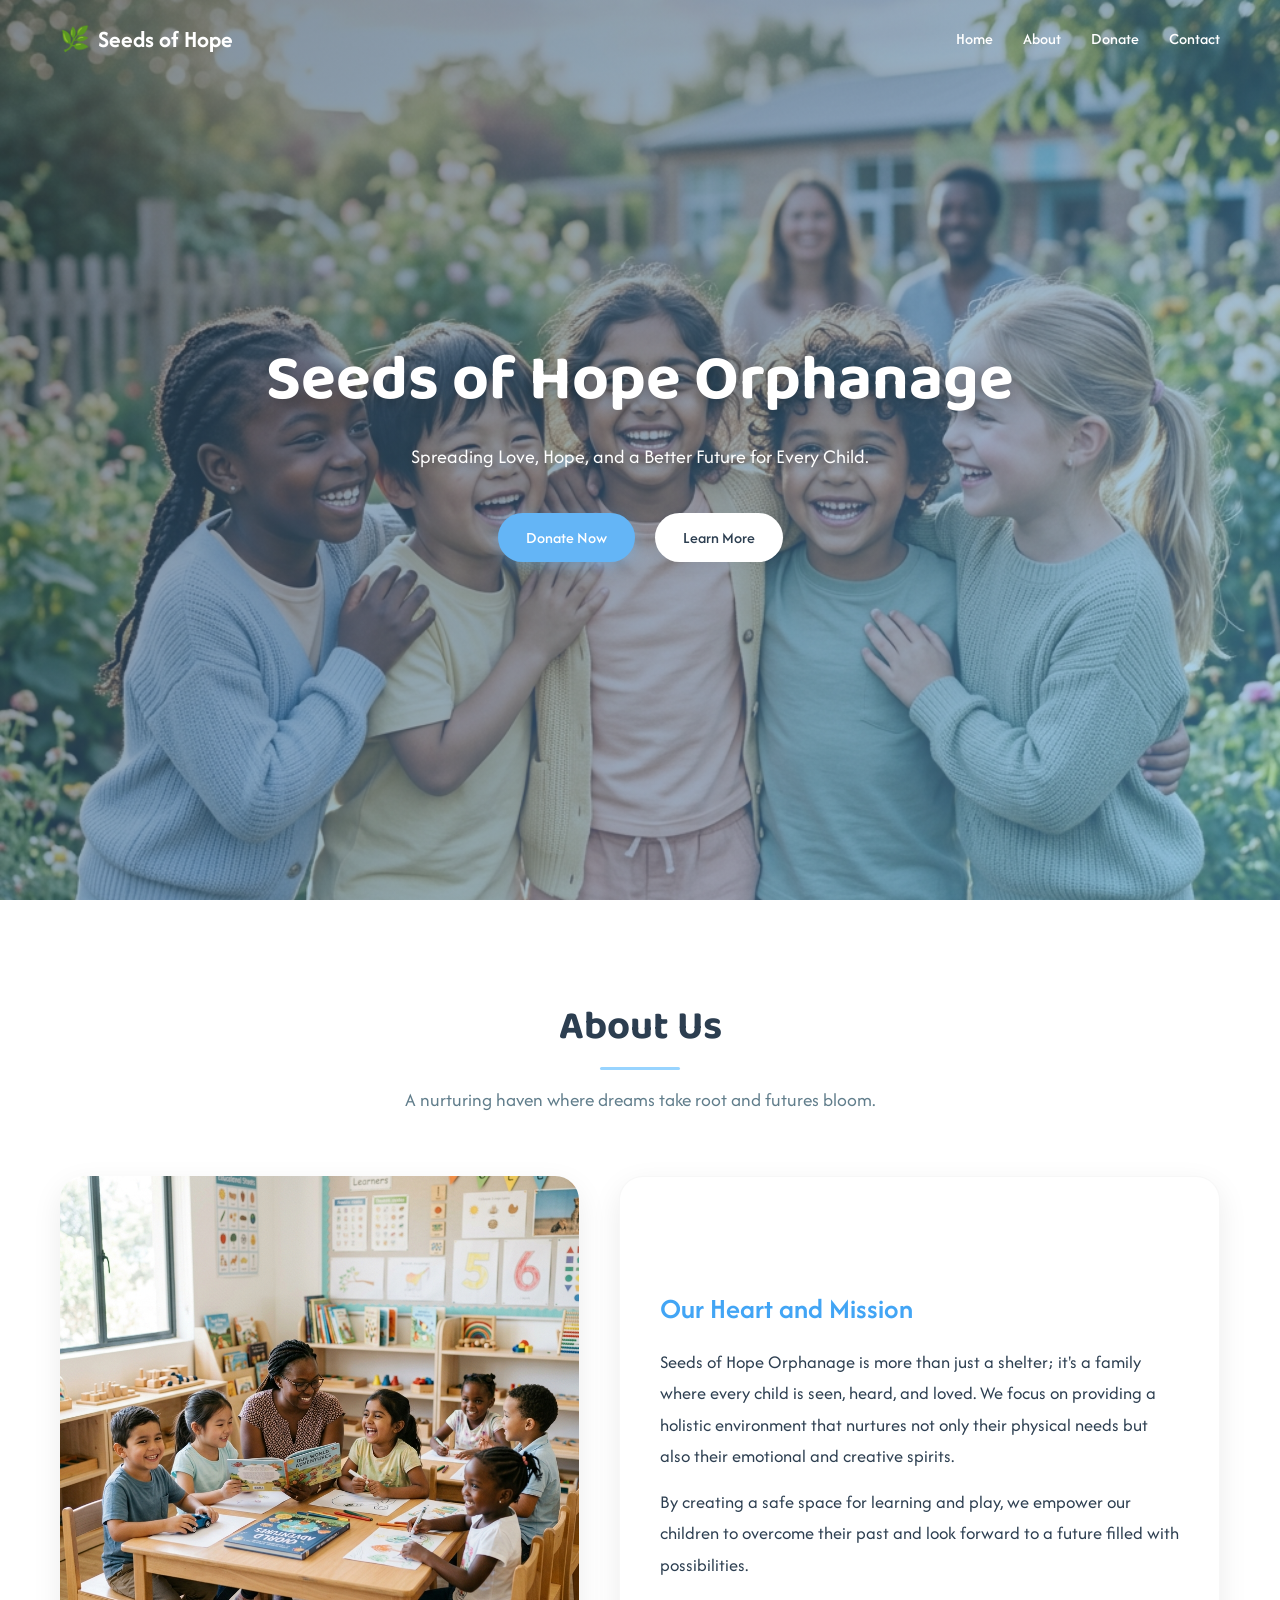
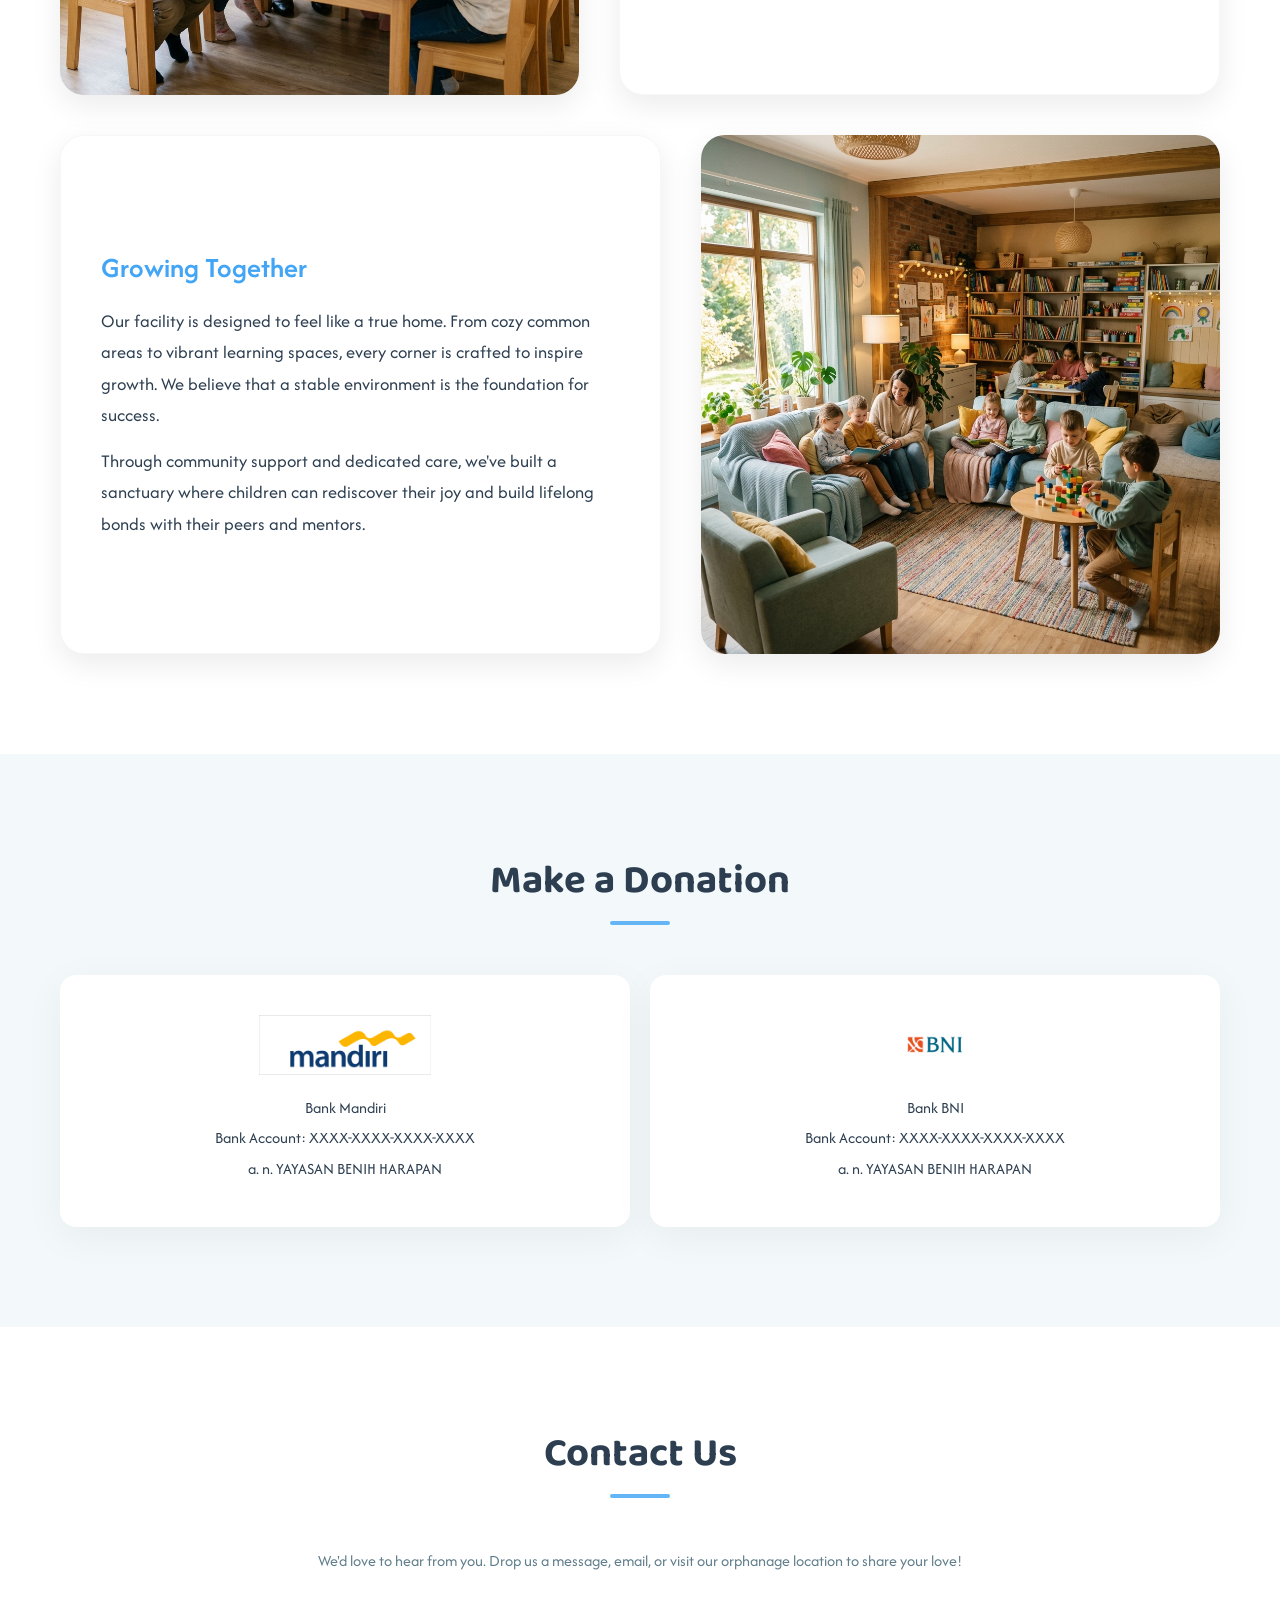
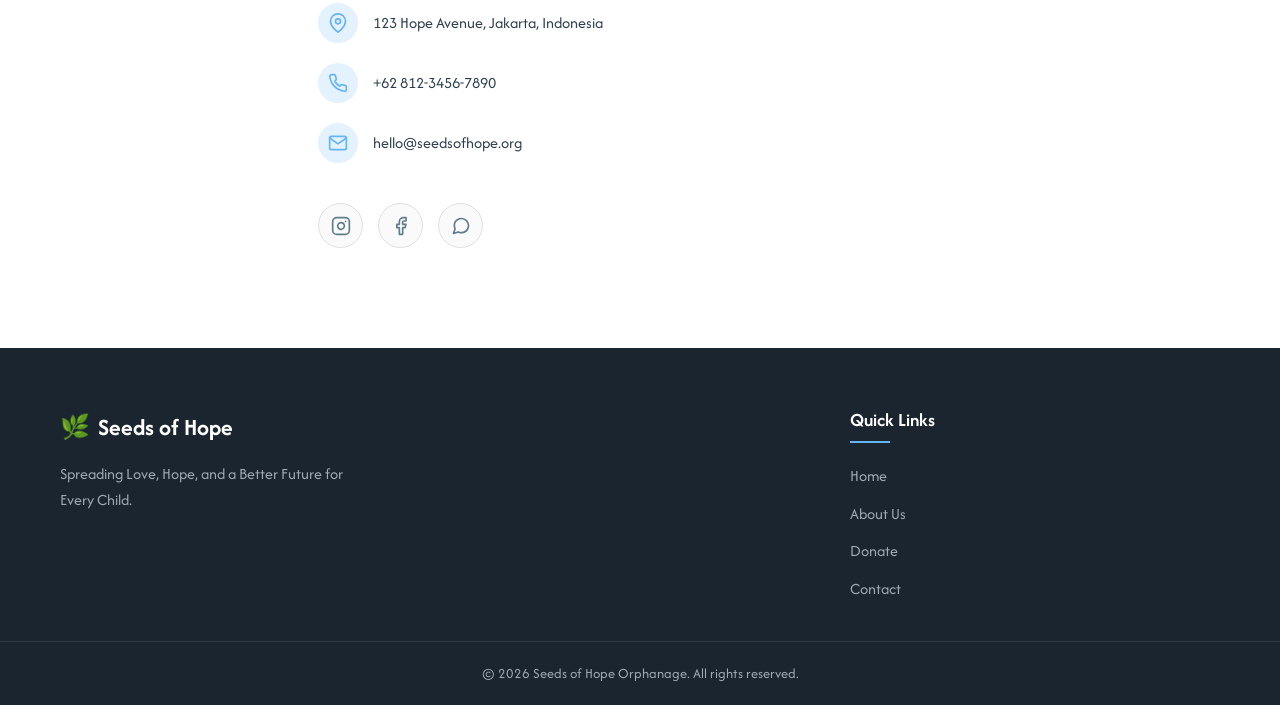
==== commit 41809f95: "design: changing fonts" ====
--- a/assets/index.html
+++ b/assets/index.html
@@ -9,7 +9,7 @@
    <link rel="preconnect" href="https://fonts.googleapis.com">
    <link rel="preconnect" href="https://fonts.gstatic.com" crossorigin>
    <link
-      href="https://fonts.googleapis.com/css2?family=Afacad:wght@400;500;600;700&family=Baloo+Thambi+2:wght@400;500;600;700;800&family=Poppins:wght@300;400;500;600;700&display=swap"
+      href="https://fonts.googleapis.com/css2?family=Afacad:wght@400;500;600;700&family=Baloo+Thambi+2:wght@400;500;600;700;800&display=swap"
       rel="stylesheet">
    <link rel="stylesheet" href="styles.css">
 </head>
@@ -107,69 +107,18 @@
             <h2>Make a Donation</h2>
             <div class="underline"></div>
          </div>
-
          <div class="donation-container">
-            <div class="donation-info">
-               <h3>Help Us Reach Our Goal</h3>
-               <p>Your contribution directly impacts a child's life. Even the smallest amount makes a huge
-                  difference in their daily needs and education.</p>
-
-               <div class="progress-wrapper">
-                  <div class="progress-stats">
-                     <span class="raised">Raised: Rp 25.000.000</span>
-                     <span class="goal">Goal: Rp 100.000.000</span>
-                  </div>
-                  <div class="progress-bar-bg">
-                     <div class="progress-bar-fill" style="width: 25%"></div>
-                  </div>
-               </div>
-               <div class="motivational-message">
-                  "Every act of kindness is a seed of hope planted in a child's heart."
-               </div>
-            </div>
-
             <div class="donation-form-card">
-               <form id="donation-form">
-                  <div class="form-row">
-                     <div class="form-group half">
-                        <label for="name">Full Name</label>
-                        <input type="text" id="name" required placeholder="John Doe">
-                     </div>
-                     <div class="form-group half">
-                        <label for="email">Email Address</label>
-                        <input type="email" id="email" required placeholder="john@example.com">
-                     </div>
-                  </div>
-
-                  <div class="form-group">
-                     <label>Select Amount</label>
-                     <div class="amount-buttons">
-                        <button type="button" class="amount-btn" data-amount="50000">Rp 50.000</button>
-                        <button type="button" class="amount-btn active" data-amount="100000">Rp 100.000</button>
-                        <button type="button" class="amount-btn" data-amount="250000">Rp 250.000</button>
-                        <button type="button" class="amount-btn" data-amount="500000">Rp 500.000</button>
-                     </div>
-                  </div>
-
-                  <div class="form-group">
-                     <label for="custom-amount">Or Custom Amount</label>
-                     <div class="input-with-icon">
-                        <span>Rp</span>
-                        <input type="number" id="custom-amount" placeholder="Enter amount">
-                     </div>
-                  </div>
-
-                  <div class="form-group">
-                     <label for="payment-method">Payment Method</label>
-                     <select id="payment-method" required>
-                        <option value="" disabled selected>Select payment method</option>
-                        <option value="bank">Bank Transfer (BCA, Mandiri, BNI)</option>
-                        <option value="ewallet">E-Wallet (OVO, GoPay, Dana)</option>
-                     </select>
-                  </div>
-
-                  <button type="submit" class="btn btn-primary submit-btn btn-block">Donate Now</button>
-               </form>
+               <img src="bank_mandiri.png" alt="donation bank account" id="mandiri-logo">
+               <p>Bank Mandiri</p>
+               <p>Bank Account: XXXX-XXXX-XXXX-XXXX</p>
+               <p>a. n. YAYASAN BENIH HARAPAN</p>
+            </div>
+            <div class="donation-form-card">
+               <img src="bank_bni.png" alt="donation bank account" id="bni-logo">
+               <p>Bank BNI</p>
+               <p>Bank Account: XXXX-XXXX-XXXX-XXXX</p>
+               <p>a. n. YAYASAN BENIH HARAPAN</p>
             </div>
          </div>
       </div>
@@ -185,7 +134,6 @@
 
          <div class="contact-wrapper">
             <div class="contact-info">
-               <h3>Get in Touch</h3>
                <p>We'd love to hear from you. Drop us a message, email, or visit our orphanage location to share
                   your love!</p>
 
@@ -251,24 +199,6 @@
                   </a>
                </div>
             </div>
-
-            <div class="contact-form-card">
-               <form id="contact-form">
-                  <div class="form-group">
-                     <label for="contact-name">Name</label>
-                     <input type="text" id="contact-name" required placeholder="Your Name">
-                  </div>
-                  <div class="form-group">
-                     <label for="contact-email">Email</label>
-                     <input type="email" id="contact-email" required placeholder="Your Email">
-                  </div>
-                  <div class="form-group">
-                     <label for="contact-message">Message</label>
-                     <textarea id="contact-message" rows="5" required placeholder="How can we help?"></textarea>
-                  </div>
-                  <button type="submit" class="btn btn-primary submit-btn btn-block">Send Message</button>
-               </form>
-            </div>
          </div>
       </div>
    </section>
--- a/assets/styles.css
+++ b/assets/styles.css
@@ -15,7 +15,8 @@
    --bg-alt: #F3F8FB;
    --white: #FFFFFF;
 
-   --font-main: 'Poppins', sans-serif;
+   --font-main: 'Afacad', sans-serif;
+   --font-heading: 'Baloo Thambi 2', cursive;
    --border-radius: 16px;
    --card-shadow: 0 10px 40px rgba(0, 0, 0, 0.05);
    --hover-shadow: 0 15px 50px rgba(100, 181, 246, 0.15);
@@ -65,11 +66,17 @@
    TYPOGRAPHY & UTILITIES 
    ========================================= */
 h1,
-h2,
+h2 {
+   font-family: var(--font-heading);
+   font-weight: 700;
+   line-height: 1.3;
+}
+
 h3,
 h4,
 h5,
 h6 {
+   font-family: var(--font-main);
    font-weight: 600;
    line-height: 1.3;
 }
@@ -287,7 +294,6 @@
 }
 
 .about-heading {
-   font-family: 'Baloo Thambi 2', cursive;
    font-size: 3rem;
    color: var(--text-main);
    margin-bottom: 10px;
@@ -300,13 +306,13 @@
 }
 
 .about-subheading {
-   font-family: 'Afacad', sans-serif;
    font-size: 1.2rem;
    color: var(--text-muted);
    margin-top: 15px;
    max-width: 600px;
    margin-left: auto;
    margin-right: auto;
+   font-family: var(--font-main);
 }
 
 .about-content {
@@ -327,7 +333,7 @@
    flex-direction: row-reverse;
 }
 
-.about-image-card, 
+.about-image-card,
 .about-text-card {
    flex: 1;
    border-radius: 24px;
@@ -352,14 +358,12 @@
 }
 
 .about-text-card h3 {
-   font-family: 'Baloo Thambi 2', cursive;
    font-size: 1.8rem;
    color: var(--primary-dark);
    margin-bottom: 20px;
 }
 
 .about-text-card p {
-   font-family: 'Afacad', sans-serif;
    font-size: 1.15rem;
    color: var(--text-main);
    line-height: 1.7;
@@ -372,7 +376,8 @@
 
 /* Responsive for About Section */
 @media (max-width: 991px) {
-   .about-row, 
+
+   .about-row,
    .about-row.reverse {
       flex-direction: column;
       min-height: auto;
@@ -391,7 +396,7 @@
    .about-image-card {
       height: 250px;
    }
-   
+
    .about-text-card {
       padding: 30px 20px;
    }
@@ -407,8 +412,9 @@
 .donation-container {
    display: grid;
    grid-template-columns: 1fr 1fr;
-   gap: 50px;
-   align-items: center;
+   gap: 20px;
+   align-items: stretch;
+   /* Ensures cards have the same height */
 }
 
 .donation-info h3 {
@@ -464,6 +470,25 @@
    padding: 40px;
    border-radius: var(--border-radius);
    box-shadow: var(--card-shadow);
+   text-align: center;
+   display: flex;
+   flex-direction: column;
+   justify-content: center;
+}
+
+.donation-form-card img {
+   height: 60px;
+   /* Consistent height for logos */
+   width: auto;
+   max-width: 100%;
+   object-fit: contain;
+   /* Prevents stretching */
+   margin: 0 auto 20px;
+}
+
+.donation-form-card p {
+   margin-bottom: 5px;
+   font-size: 1rem;
 }
 
 .form-row {
@@ -564,14 +589,8 @@
 }
 
 .contact-wrapper {
-   display: grid;
-   grid-template-columns: 1fr 1fr;
-   gap: 50px;
-}
-
-.contact-info h3 {
-   font-size: 2rem;
-   margin-bottom: 15px;
+   display: flex;
+   justify-content: center;
 }
 
 .contact-info p {
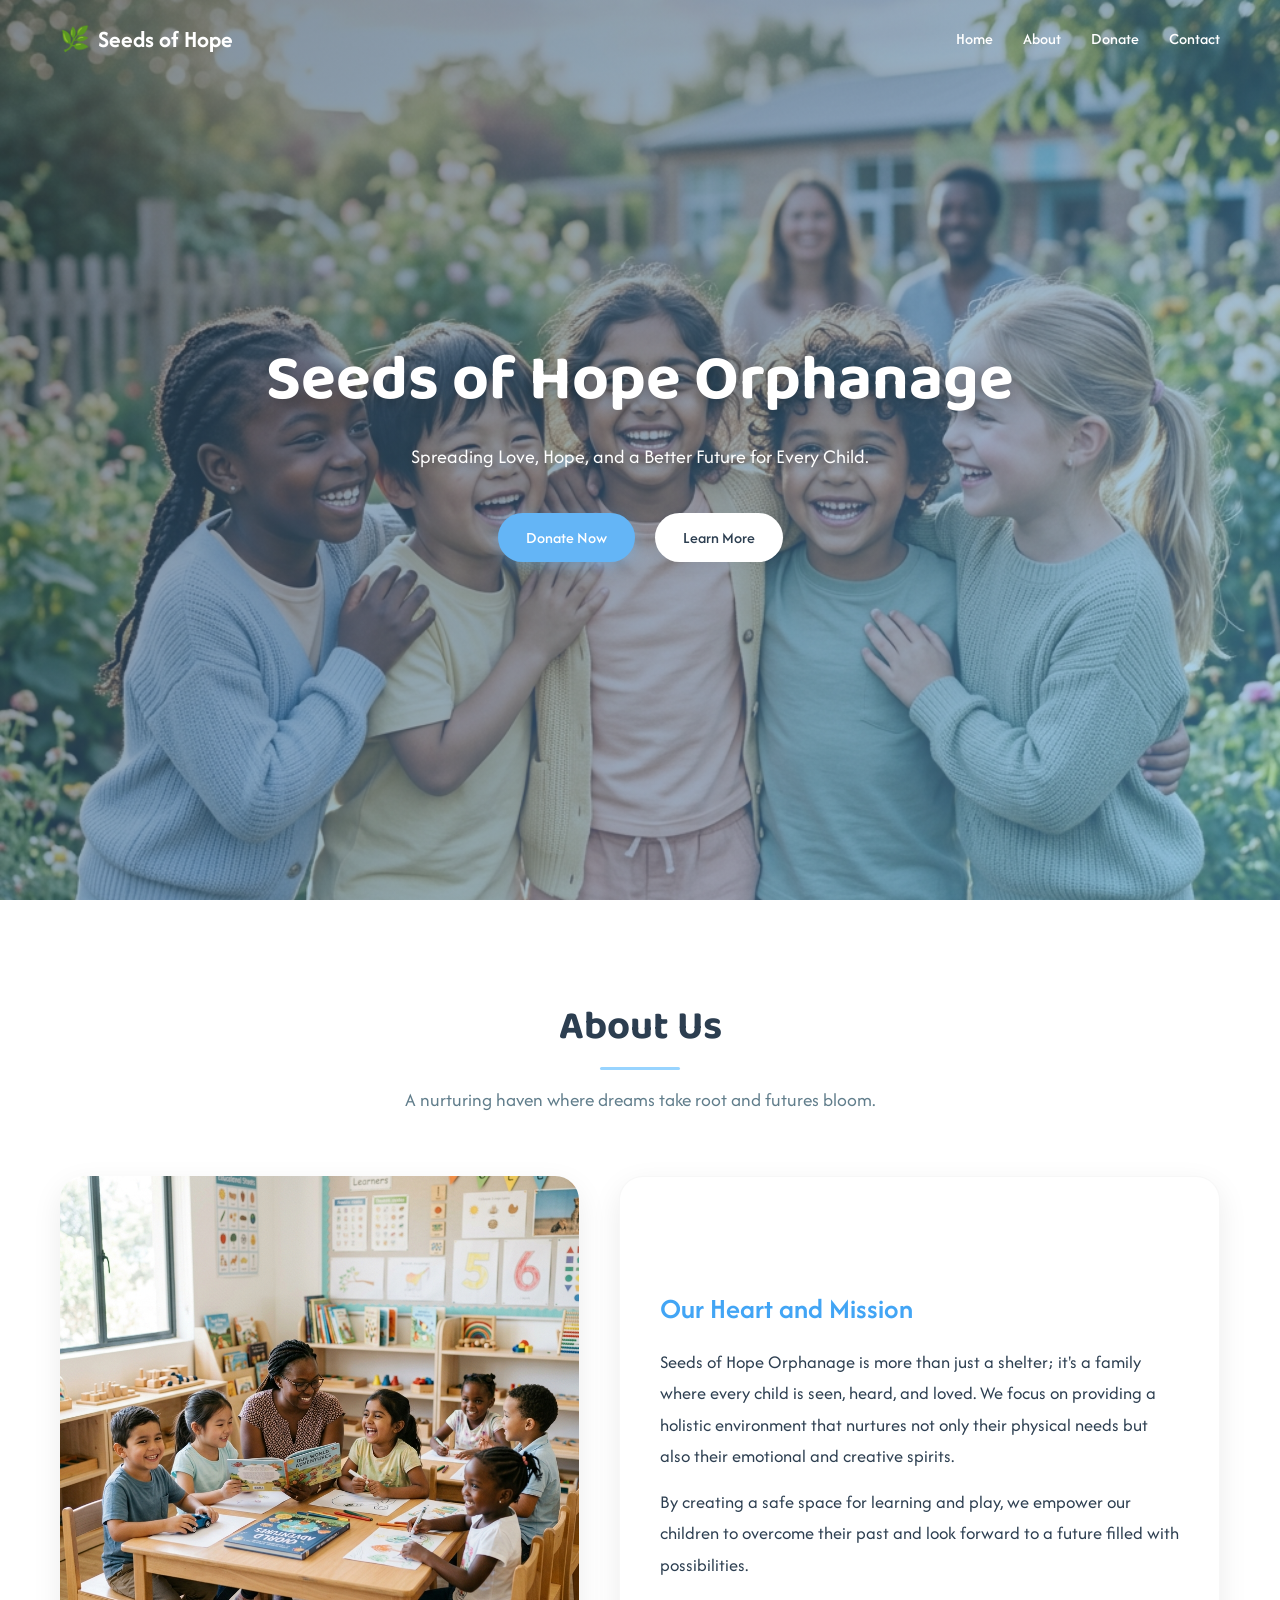
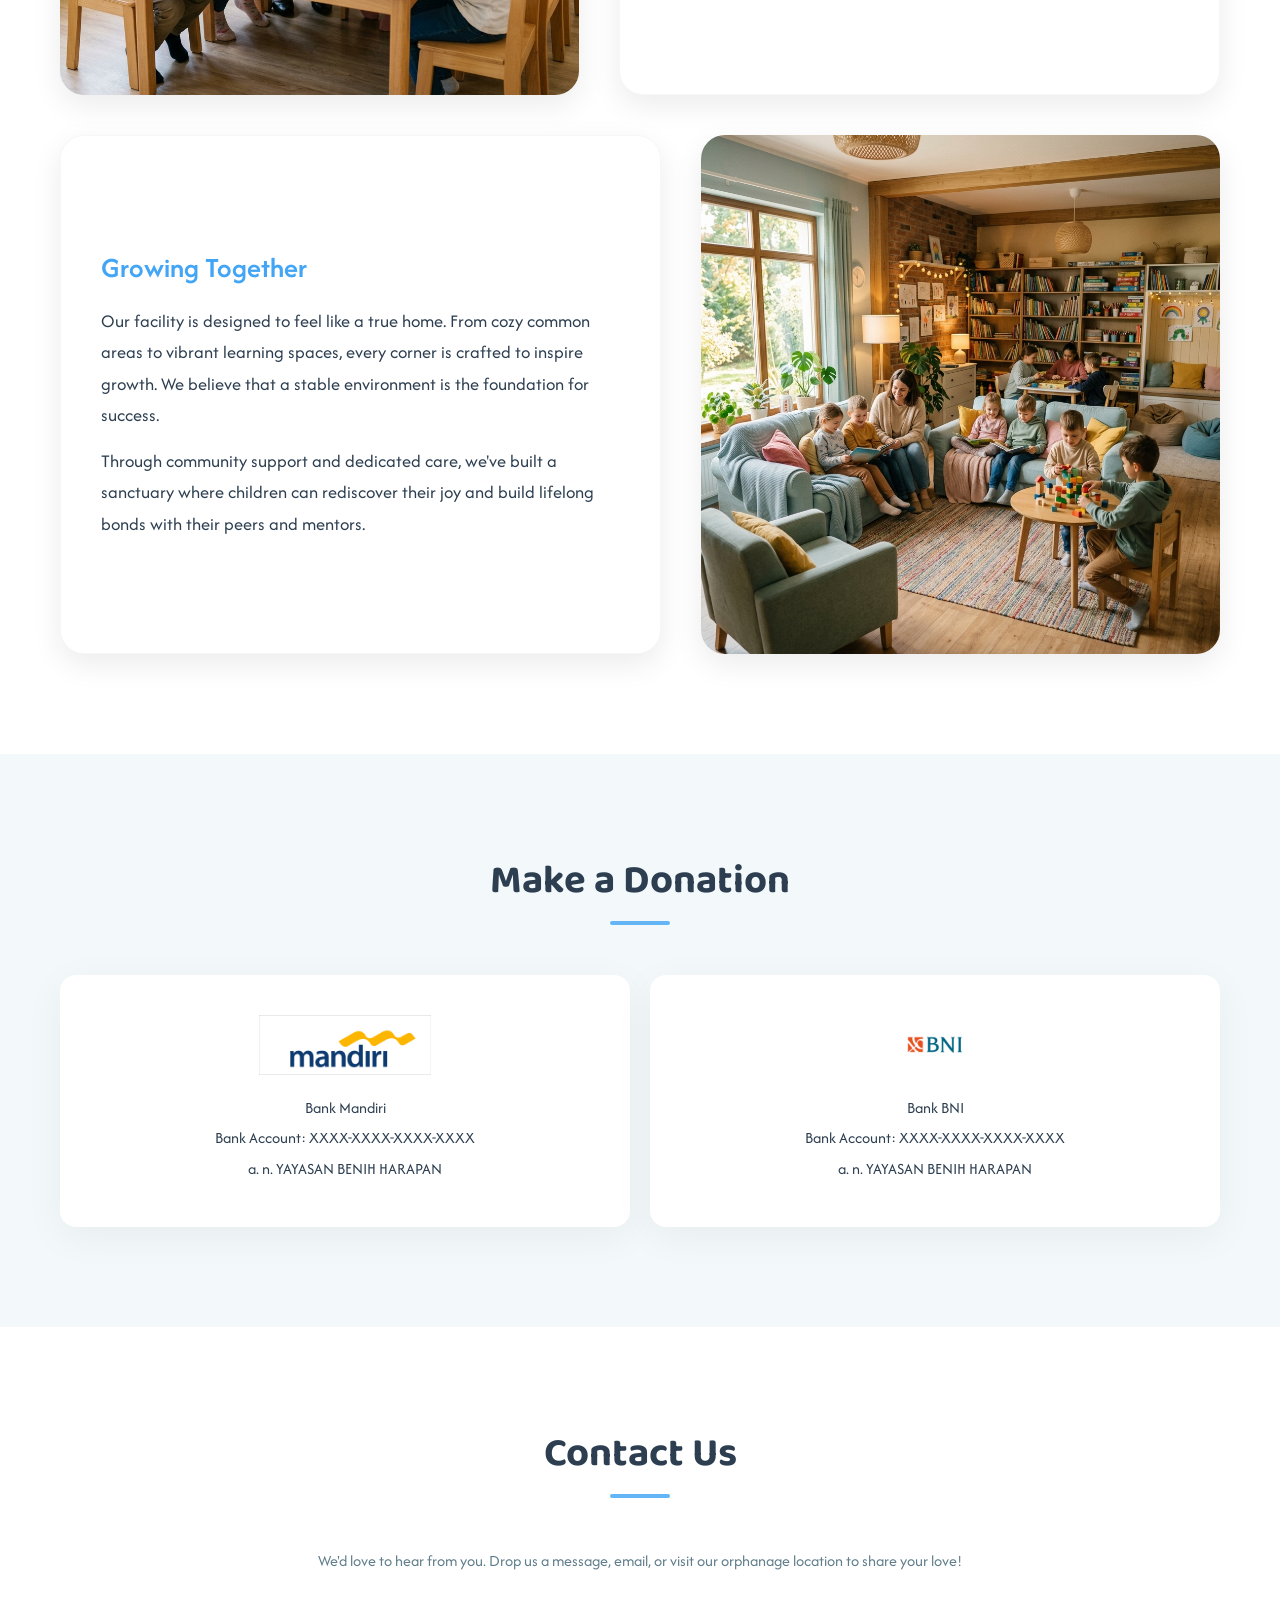
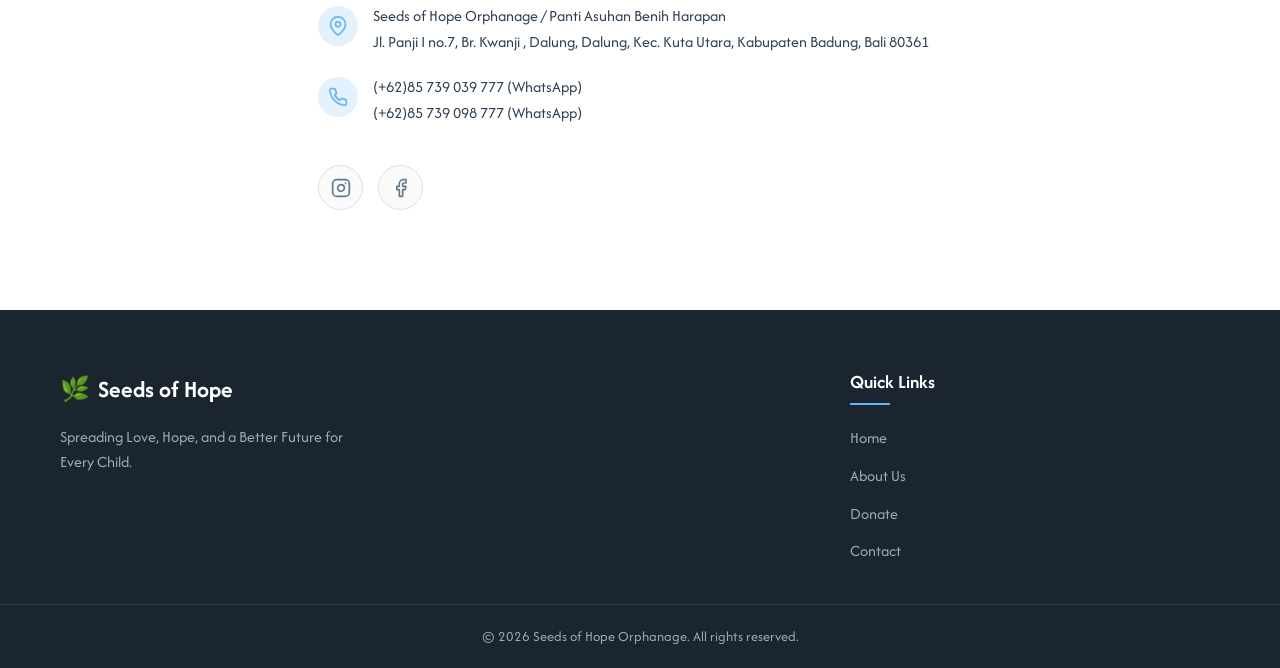
==== commit 2802e55b: "design&system: reuse and delete unused icons and informations, re-link social media account" ====
--- a/assets/index.html
+++ b/assets/index.html
@@ -62,7 +62,7 @@
             <!-- Row 1: Image Left, Text Right -->
             <div class="about-row">
                <div class="about-image-card">
-                  <img src="orphanage_1.png" alt="Children learning and playing">
+                  <img src="/components/orphanage_1.png" alt="Children learning and playing">
                </div>
                <div class="about-text-card">
                   <h3>Our Heart and Mission</h3>
@@ -81,7 +81,7 @@
             <!-- Row 2: Text Left, Image Right -->
             <div class="about-row reverse">
                <div class="about-image-card">
-                  <img src="orphanage_2.png" alt="Our cozy facility">
+                  <img src="/components/orphanage_2.png" alt="Our cozy facility">
                </div>
                <div class="about-text-card">
                   <h3>Growing Together</h3>
@@ -109,13 +109,13 @@
          </div>
          <div class="donation-container">
             <div class="donation-form-card">
-               <img src="bank_mandiri.png" alt="donation bank account" id="mandiri-logo">
+               <img src="/components/bank_mandiri.png" alt="donation bank account" id="mandiri-logo">
                <p>Bank Mandiri</p>
                <p>Bank Account: XXXX-XXXX-XXXX-XXXX</p>
                <p>a. n. YAYASAN BENIH HARAPAN</p>
             </div>
             <div class="donation-form-card">
-               <img src="bank_bni.png" alt="donation bank account" id="bni-logo">
+               <img src="/components/bank_bni.png" alt="donation bank account" id="bni-logo">
                <p>Bank BNI</p>
                <p>Bank Account: XXXX-XXXX-XXXX-XXXX</p>
                <p>a. n. YAYASAN BENIH HARAPAN</p>
@@ -146,7 +146,11 @@
                            <circle cx="12" cy="10" r="3"></circle>
                         </svg>
                      </div>
-                     <span>123 Hope Avenue, Jakarta, Indonesia</span>
+                     <div class="contact-text">
+                        <span>Seeds of Hope Orphanage / Panti Asuhan Benih Harapan</span>
+                        <span>Jl. Panji I no.7, Br. Kwanji , Dalung, Dalung, Kec. Kuta Utara, Kabupaten Badung, Bali
+                           80361</span>
+                     </div>
                   </li>
                   <li>
                      <div class="contact-icon">
@@ -157,18 +161,12 @@
                            </path>
                         </svg>
                      </div>
-                     <span>+62 812-3456-7890</span>
-                  </li>
-                  <li>
-                     <div class="contact-icon">
-                        <svg width="20" height="20" viewBox="0 0 24 24" fill="none" stroke="currentColor"
-                           stroke-width="2" stroke-linecap="round" stroke-linejoin="round">
-                           <path d="M4 4h16c1.1 0 2 .9 2 2v12c0 1.1-.9 2-2 2H4c-1.1 0-2-.9-2-2V6c0-1.1.9-2 2-2z">
-                           </path>
-                           <polyline points="22,6 12,13 2,6"></polyline>
-                        </svg>
-                     </div>
-                     <span>hello@seedsofhope.org</span>
+                     <div class="contact-text">
+                        <a href="https://wa.me/6285739039777" target="_blank" rel="noopener noreferrer"
+                           aria-label="WhatsApp"><span>(+62)85 739 039 777 (WhatsApp)</span></a>
+                        <a href="https://wa.me/6285739039777" target="_blank" rel="noopener noreferrer"
+                           aria-label="WhatsApp"><span>(+62)85 739 098 777 (WhatsApp)</span></a>
+                     </div>
                   </li>
                </ul>
 
@@ -182,19 +180,11 @@
                         <line x1="17.5" y1="6.5" x2="17.51" y2="6.5"></line>
                      </svg>
                   </a>
-                  <a href="https://www.facebook.com/seedsofhope_demo" target="_blank" rel="noopener noreferrer"
+                  <a href="https://www.facebook.com/seedsofhopebenihharapan" target="_blank" rel="noopener noreferrer"
                      aria-label="Facebook">
                      <svg width="20" height="20" viewBox="0 0 24 24" fill="none" stroke="currentColor" stroke-width="2"
                         stroke-linecap="round" stroke-linejoin="round">
                         <path d="M18 2h-3a5 5 0 0 0-5 5v3H7v4h3v8h4v-8h3l1-4h-4V7a1 1 0 0 1 1-1h3z"></path>
-                     </svg>
-                  </a>
-                  <a href="https://wa.me/6281234567890" target="_blank" rel="noopener noreferrer" aria-label="WhatsApp">
-                     <svg width="20" height="20" viewBox="0 0 24 24" fill="none" stroke="currentColor" stroke-width="2"
-                        stroke-linecap="round" stroke-linejoin="round">
-                        <path
-                           d="M21 11.5a8.38 8.38 0 0 1-.9 3.8 8.5 8.5 0 0 1-7.6 4.7 8.38 8.38 0 0 1-3.8-.9L3 21l1.9-5.7a8.38 8.38 0 0 1-.9-3.8 8.5 8.5 0 0 1 4.7-7.6 8.38 8.38 0 0 1 3.8-.9h.5a8.48 8.48 0 0 1 8 8v.5z">
-                        </path>
                      </svg>
                   </a>
                </div>
--- a/assets/styles.css
+++ b/assets/styles.css
@@ -249,7 +249,7 @@
    justify-content: center;
    color: var(--white);
    text-align: center;
-   background: url('hero.png') center/cover no-repeat;
+   background: url('/components/hero.png') center/cover no-repeat;
 }
 
 .hero-overlay {
@@ -607,12 +607,21 @@
 
 .contact-details li {
    display: flex;
-   align-items: center;
+   align-items: flex-start;
    gap: 15px;
    color: var(--text-main);
 }
 
+.contact-text {
+   display: flex;
+   flex-direction: column;
+}
+
 .contact-icon {
+   margin-top: 3px;
+   /* Aligns icon with first line of text */
+   flex-shrink: 0;
+   /* Prevents icon from squishing */
    width: 40px;
    height: 40px;
    background-color: var(--primary-light);
